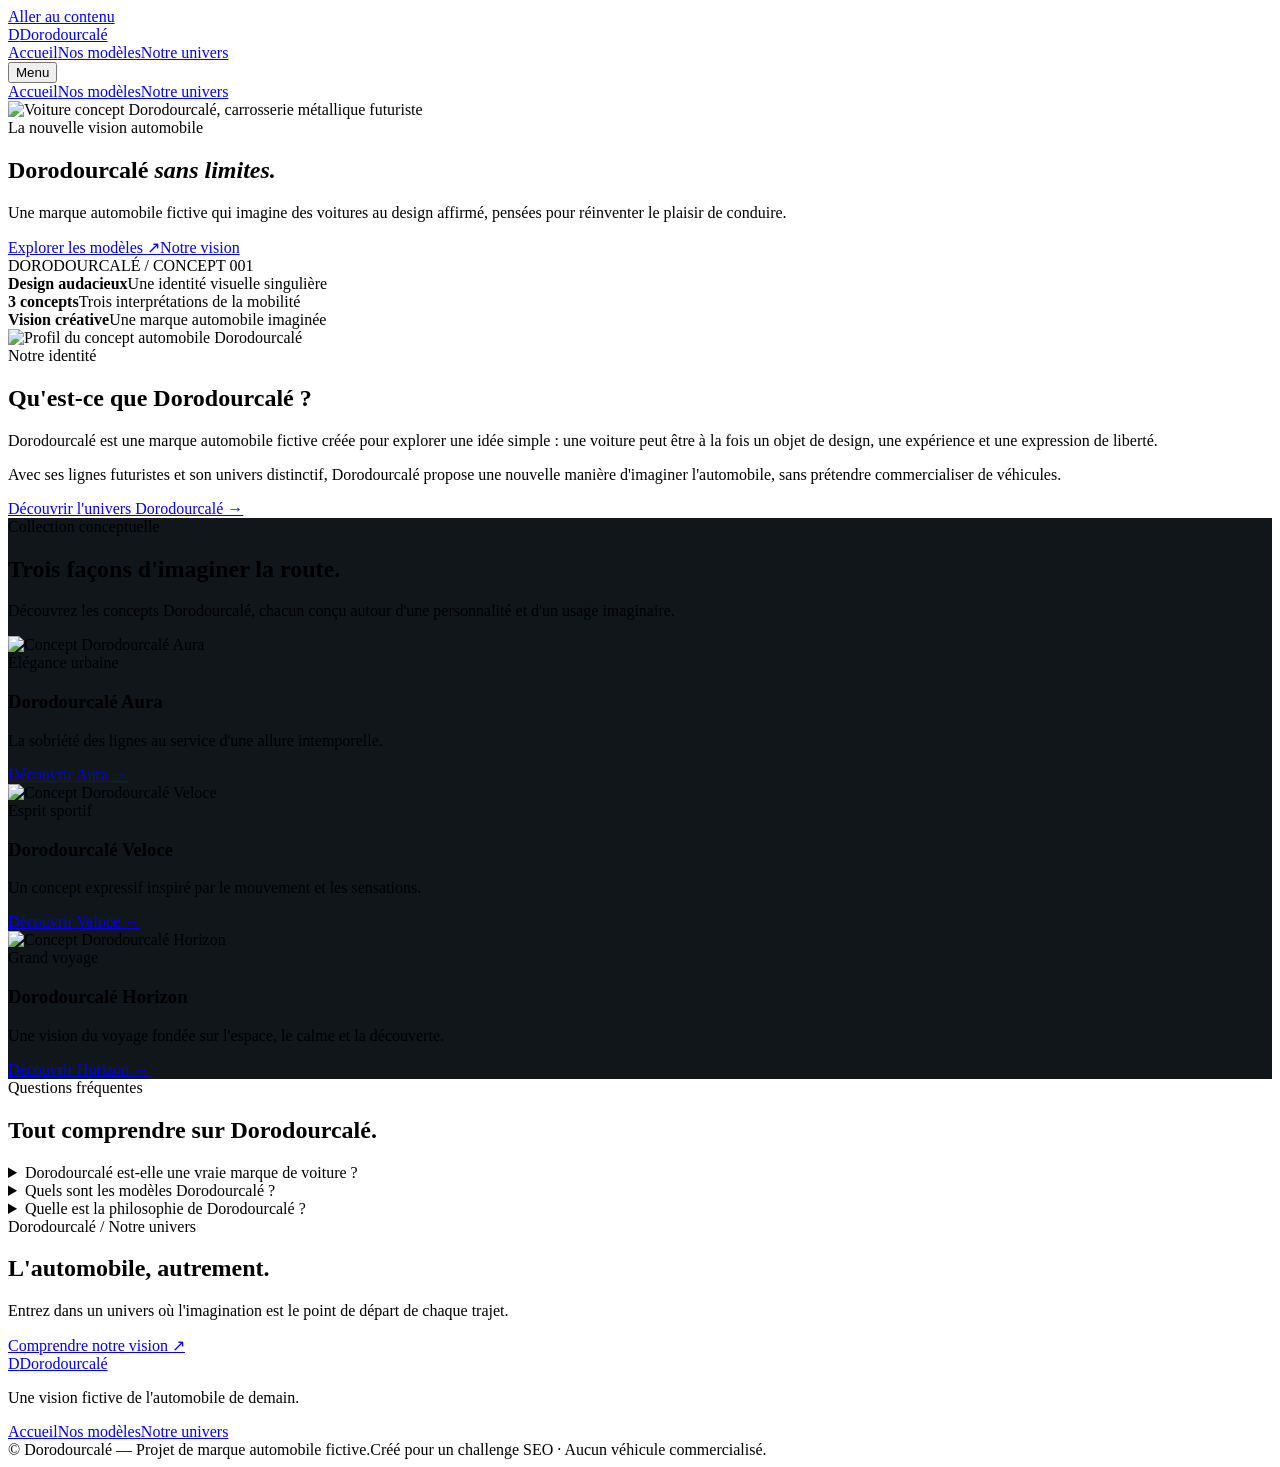
==== index.html @ 1ba8465c "Add files via upload" ====
<!doctype html>
<html lang="fr"><head><meta charset="utf-8"><meta name="viewport" content="width=device-width, initial-scale=1"><title>Dorodourcalé | Marque automobile fictive &amp; voitures concept</title><meta name="description" content="Découvrez Dorodourcalé, marque de voiture fictive : concepts Aura, Veloce et Horizon, design futuriste et univers automobile original."><meta name="robots" content="index,follow,max-image-preview:large"><meta name="theme-color" content="#0a0d11"><meta property="og:type" content="website"><meta property="og:locale" content="fr_FR"><meta property="og:site_name" content="Dorodourcalé"><meta property="og:title" content="Dorodourcalé | Marque automobile fictive &amp; voitures concept"><meta property="og:description" content="Découvrez Dorodourcalé, marque de voiture fictive : concepts Aura, Veloce et Horizon, design futuriste et univers automobile original."><meta property="og:image" content="assets/voiture.svg"><link rel="icon" href="assets/favicon.svg" type="image/svg+xml"><link rel="stylesheet" href="assets/style.css"><script type="application/ld+json">{ "@context":"https://schema.org", "@type":"Brand", "name":"Dorodourcalé", "description":"Dorodourcalé est une marque automobile fictive imaginée autour de concepts de véhicules et d’un univers de design." }</script><script src="assets/main.js" defer></script></head>
<body><a class="skip-link" href="#contenu">Aller au contenu</a><header class="site-header"><div class="container header-inner"><a href="index.html" class="brand" aria-label="Dorodourcalé, accueil"><span class="brand-mark" aria-hidden="true">D</span>Dorodourcalé</a><nav class="desktop-nav" aria-label="Navigation principale"><a href="index.html" aria-current="page">Accueil</a><a href="modeles.html">Nos modèles</a><a href="univers.html">Notre univers</a></nav><button class="menu-btn" type="button" aria-label="Ouvrir le menu" aria-controls="navigation-mobile" aria-expanded="false">Menu</button></div><nav class="mobile-nav" id="navigation-mobile" aria-label="Navigation mobile"><a href="index.html" aria-current="page">Accueil</a><a href="modeles.html">Nos modèles</a><a href="univers.html">Notre univers</a></nav></header>
<main id="contenu"><section class="hero"><img class="hero-vehicle" src="assets/voiture.svg" alt="Voiture concept Dorodourcalé, carrosserie métallique futuriste" width="1200" height="550" fetchpriority="high"><div class="container"><div class="hero-copy"><span class="eyebrow">La nouvelle vision automobile</span><h1>Dorodourcalé <em>sans limites.</em></h1><p>Une marque automobile fictive qui imagine des voitures au design affirmé, pensées pour réinventer le plaisir de conduire.</p><div class="hero-actions"><a class="btn" href="modeles.html">Explorer les modèles <span aria-hidden="true">↗</span></a><a class="btn btn-outline" href="univers.html">Notre vision</a></div></div></div><div class="hero-index">DORODOURCALÉ / CONCEPT 001</div></section>
<section class="stat-band"><div class="container stat-grid"><div class="stat-item"><strong>Design audacieux</strong><span>Une identité visuelle singulière</span></div><div class="stat-item"><strong>3 concepts</strong><span>Trois interprétations de la mobilité</span></div><div class="stat-item"><strong>Vision créative</strong><span>Une marque automobile imaginée</span></div></div></section>
<section class="section"><div class="container split"><div class="feature-art"><img src="assets/voiture.svg" alt="Profil du concept automobile Dorodourcalé" width="1200" height="550" loading="lazy"></div><div><span class="eyebrow">Notre identité</span><h2>Qu'est-ce que Dorodourcalé ?</h2><p class="text-muted">Dorodourcalé est une marque automobile fictive créée pour explorer une idée simple : une voiture peut être à la fois un objet de design, une expérience et une expression de liberté.</p><p class="text-muted">Avec ses lignes futuristes et son univers distinctif, Dorodourcalé propose une nouvelle manière d'imaginer l'automobile, sans prétendre commercialiser de véhicules.</p><a href="univers.html" class="text-link">Découvrir l'univers Dorodourcalé →</a></div></div></section>
<section class="section" style="background:#10161a"><div class="container"><div class="section-lead"><span class="eyebrow">Collection conceptuelle</span><h2>Trois façons d'imaginer la route.</h2><p>Découvrez les concepts Dorodourcalé, chacun conçu autour d'une personnalité et d'un usage imaginaire.</p></div><div class="cards"><article class="model-card"><div class="model-art"><img src="assets/voiture.svg" alt="Concept Dorodourcalé Aura" loading="lazy" width="1200" height="550"></div><div class="model-copy"><span class="tag">Élégance urbaine</span><h3>Dorodourcalé Aura</h3><p>La sobriété des lignes au service d'une allure intemporelle.</p><a class="text-link" href="modeles.html#aura">Découvrir Aura →</a></div></article><article class="model-card"><div class="model-art"><img src="assets/voiture.svg" alt="Concept Dorodourcalé Veloce" loading="lazy" width="1200" height="550"></div><div class="model-copy"><span class="tag">Esprit sportif</span><h3>Dorodourcalé Veloce</h3><p>Un concept expressif inspiré par le mouvement et les sensations.</p><a class="text-link" href="modeles.html#veloce">Découvrir Veloce →</a></div></article><article class="model-card"><div class="model-art"><img src="assets/voiture.svg" alt="Concept Dorodourcalé Horizon" loading="lazy" width="1200" height="550"></div><div class="model-copy"><span class="tag">Grand voyage</span><h3>Dorodourcalé Horizon</h3><p>Une vision du voyage fondée sur l'espace, le calme et la découverte.</p><a class="text-link" href="modeles.html#horizon">Découvrir Horizon →</a></div></article></div></div></section>
<section class="section"><div class="container"><div class="section-lead"><span class="eyebrow">Questions fréquentes</span><h2>Tout comprendre sur Dorodourcalé.</h2></div><div class="faq"><details><summary>Dorodourcalé est-elle une vraie marque de voiture ?</summary><p>Dorodourcalé est un projet créatif de marque automobile fictive. Les modèles présentés sont des concepts imaginaires, non disponibles à la vente.</p></details><details><summary>Quels sont les modèles Dorodourcalé ?</summary><p>L'univers Dorodourcalé se décline en trois concepts : Aura, Veloce et Horizon. Chaque modèle explore un style de mobilité différent.</p></details><details><summary>Quelle est la philosophie de Dorodourcalé ?</summary><p>Le projet met à l'honneur le design, la créativité et une réflexion libre sur l'expérience automobile du futur.</p></details></div></div></section>
<section class="cta-section"><div class="container"><span class="eyebrow">Dorodourcalé / Notre univers</span><h2>L'automobile, autrement.</h2><p>Entrez dans un univers où l'imagination est le point de départ de chaque trajet.</p><a href="univers.html" class="btn">Comprendre notre vision ↗</a></div></section></main><footer class="footer"><div class="container"><div class="footer-grid"><div><a href="index.html" class="brand"><span class="brand-mark" aria-hidden="true">D</span>Dorodourcalé</a><p>Une vision fictive de l'automobile de demain.</p></div><nav class="footer-links" aria-label="Navigation de pied de page"><a href="index.html" aria-current="page">Accueil</a><a href="modeles.html">Nos modèles</a><a href="univers.html">Notre univers</a></nav></div><div class="footer-bottom"><span>© Dorodourcalé — Projet de marque automobile fictive.</span><span>Créé pour un challenge SEO · Aucun véhicule commercialisé.</span></div></div></footer></body></html>
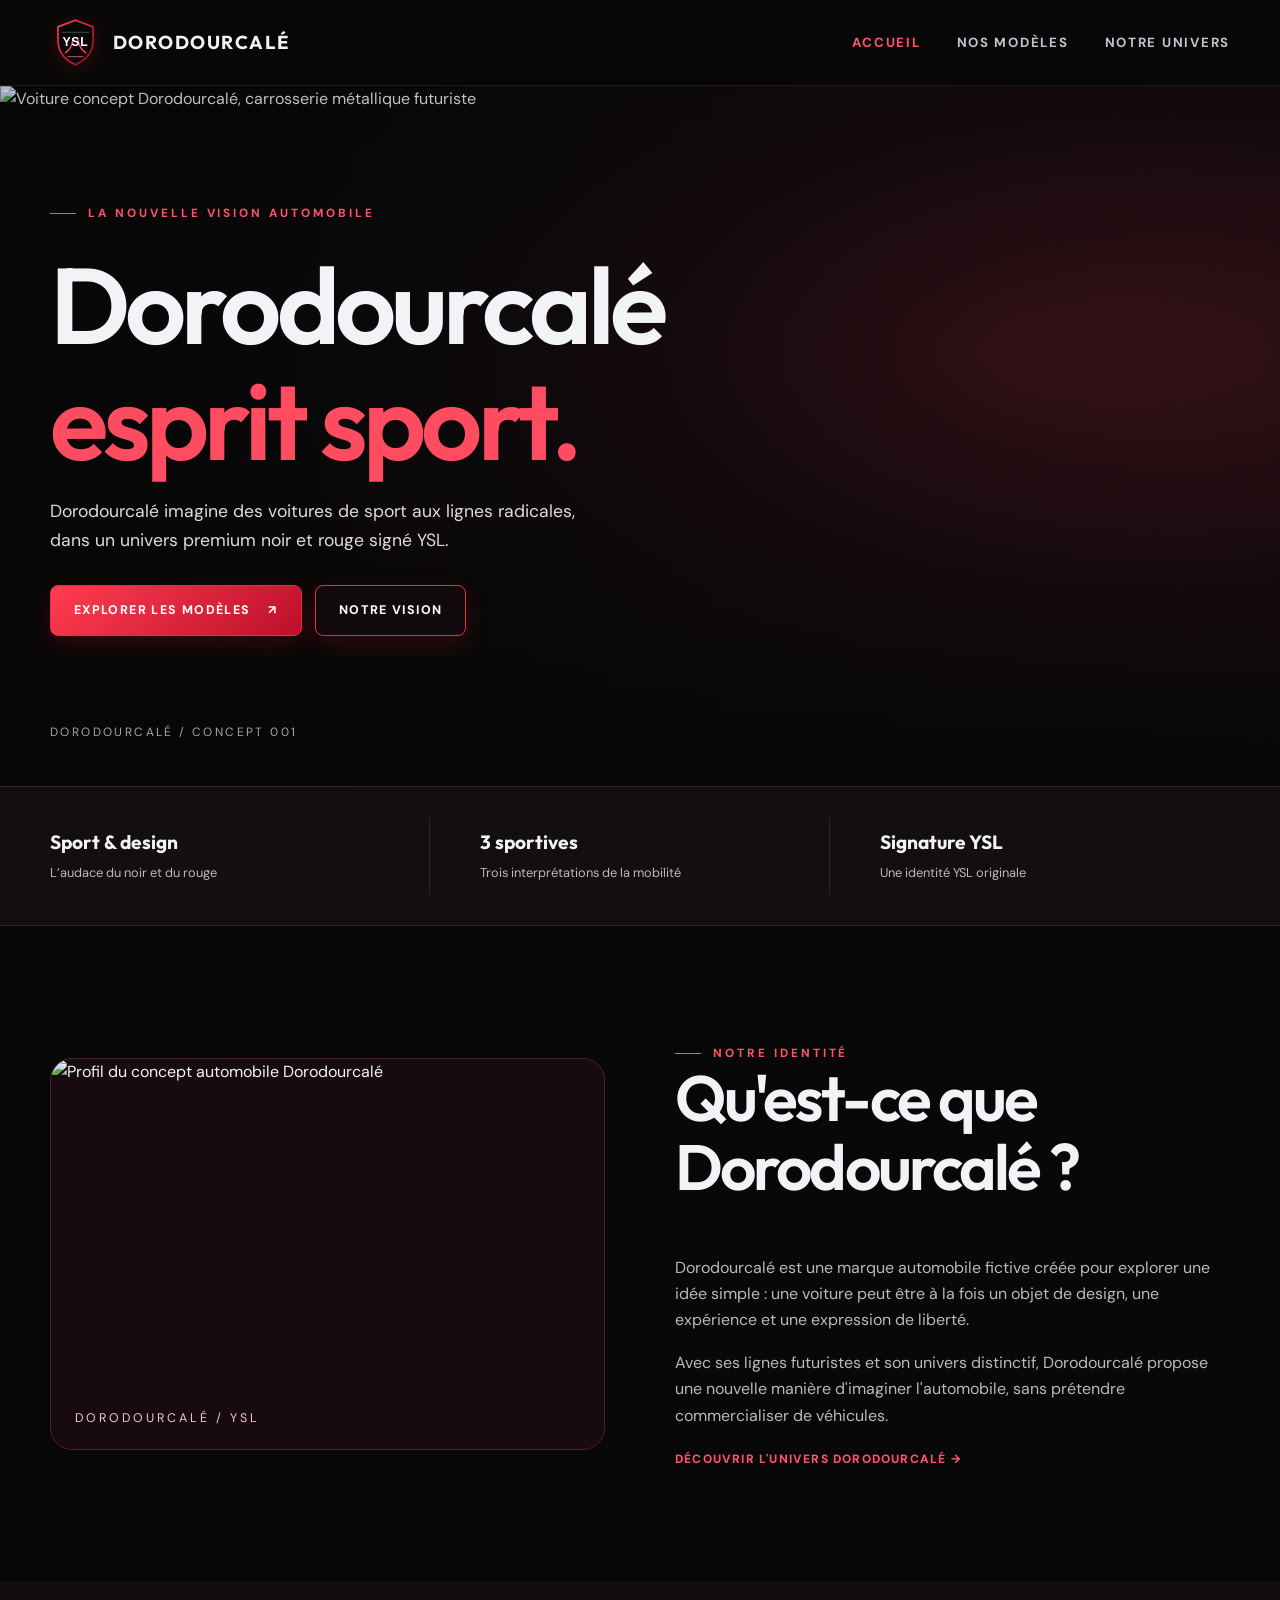
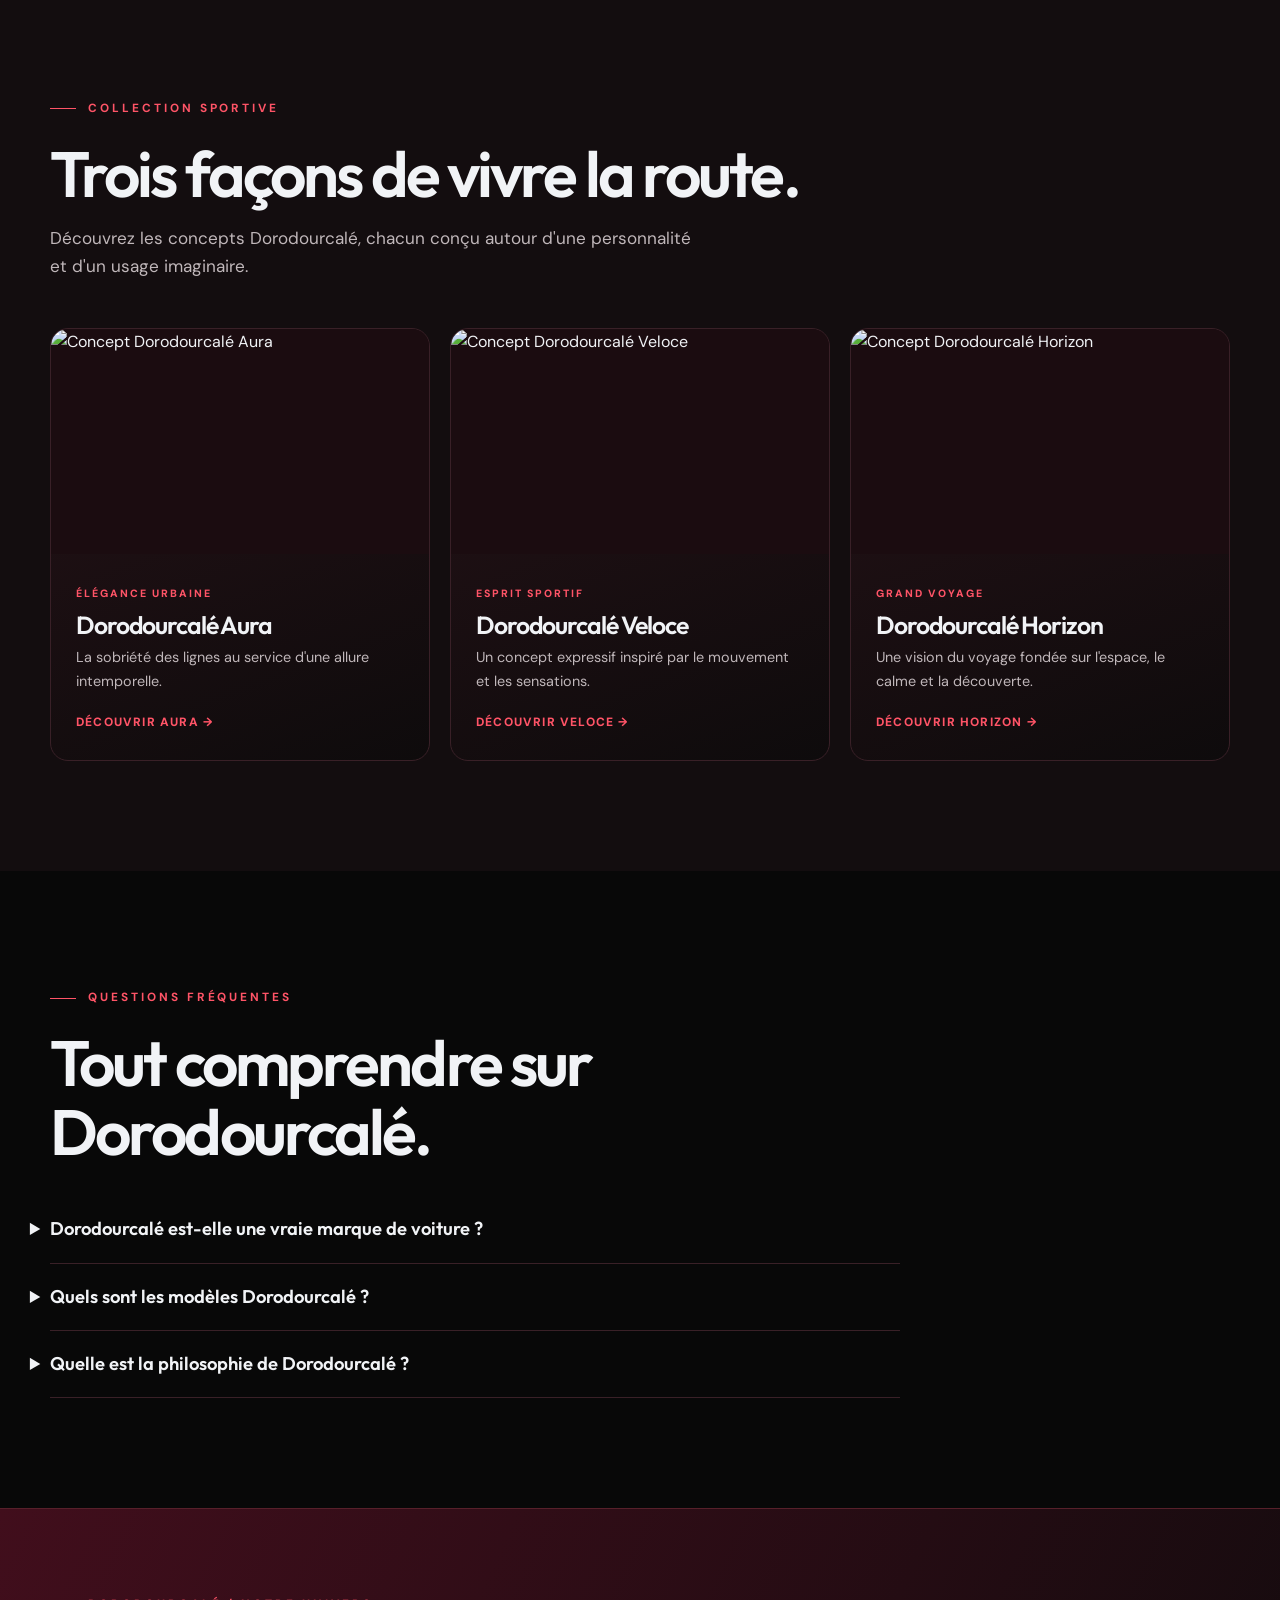
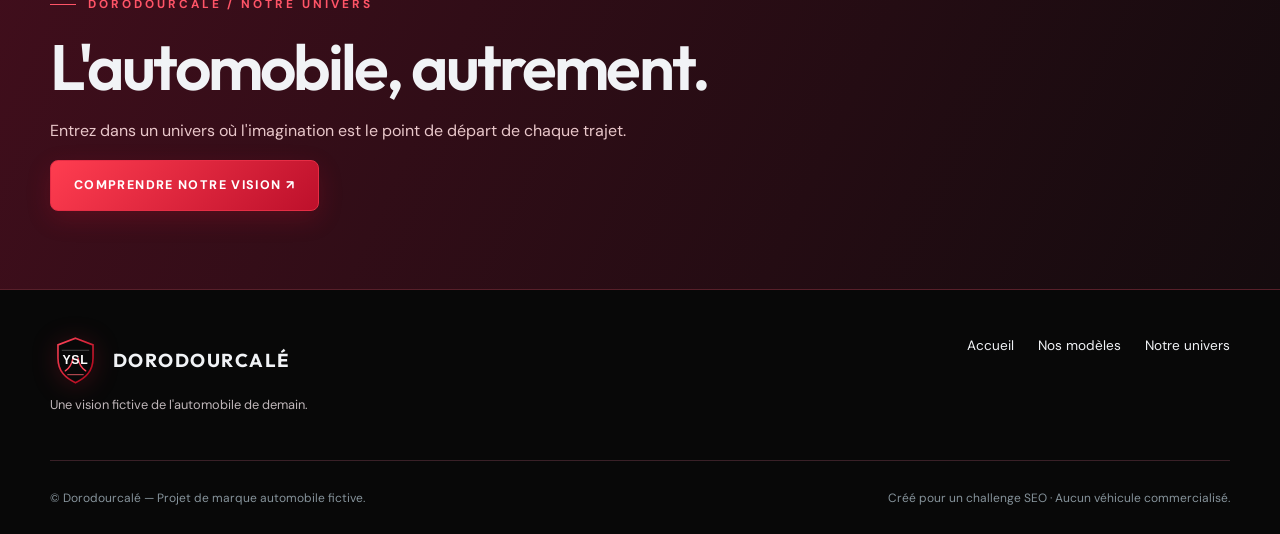
==== commit 66dd685c: "Add YSL logo and sports-car photography to index.html" ====
--- a/index.html
+++ b/index.html
@@ -1,9 +1,9 @@
 <!doctype html>
-<html lang="fr"><head><meta charset="utf-8"><meta name="viewport" content="width=device-width, initial-scale=1"><title>Dorodourcalé | Marque automobile fictive &amp; voitures concept</title><meta name="description" content="Découvrez Dorodourcalé, marque de voiture fictive : concepts Aura, Veloce et Horizon, design futuriste et univers automobile original."><meta name="robots" content="index,follow,max-image-preview:large"><meta name="theme-color" content="#0a0d11"><meta property="og:type" content="website"><meta property="og:locale" content="fr_FR"><meta property="og:site_name" content="Dorodourcalé"><meta property="og:title" content="Dorodourcalé | Marque automobile fictive &amp; voitures concept"><meta property="og:description" content="Découvrez Dorodourcalé, marque de voiture fictive : concepts Aura, Veloce et Horizon, design futuriste et univers automobile original."><meta property="og:image" content="assets/voiture.svg"><link rel="icon" href="assets/favicon.svg" type="image/svg+xml"><link rel="stylesheet" href="assets/style.css"><script type="application/ld+json">{ "@context":"https://schema.org", "@type":"Brand", "name":"Dorodourcalé", "description":"Dorodourcalé est une marque automobile fictive imaginée autour de concepts de véhicules et d’un univers de design." }</script><script src="assets/main.js" defer></script></head>
-<body><a class="skip-link" href="#contenu">Aller au contenu</a><header class="site-header"><div class="container header-inner"><a href="index.html" class="brand" aria-label="Dorodourcalé, accueil"><span class="brand-mark" aria-hidden="true">D</span>Dorodourcalé</a><nav class="desktop-nav" aria-label="Navigation principale"><a href="index.html" aria-current="page">Accueil</a><a href="modeles.html">Nos modèles</a><a href="univers.html">Notre univers</a></nav><button class="menu-btn" type="button" aria-label="Ouvrir le menu" aria-controls="navigation-mobile" aria-expanded="false">Menu</button></div><nav class="mobile-nav" id="navigation-mobile" aria-label="Navigation mobile"><a href="index.html" aria-current="page">Accueil</a><a href="modeles.html">Nos modèles</a><a href="univers.html">Notre univers</a></nav></header>
-<main id="contenu"><section class="hero"><img class="hero-vehicle" src="assets/voiture.svg" alt="Voiture concept Dorodourcalé, carrosserie métallique futuriste" width="1200" height="550" fetchpriority="high"><div class="container"><div class="hero-copy"><span class="eyebrow">La nouvelle vision automobile</span><h1>Dorodourcalé <em>sans limites.</em></h1><p>Une marque automobile fictive qui imagine des voitures au design affirmé, pensées pour réinventer le plaisir de conduire.</p><div class="hero-actions"><a class="btn" href="modeles.html">Explorer les modèles <span aria-hidden="true">↗</span></a><a class="btn btn-outline" href="univers.html">Notre vision</a></div></div></div><div class="hero-index">DORODOURCALÉ / CONCEPT 001</div></section>
-<section class="stat-band"><div class="container stat-grid"><div class="stat-item"><strong>Design audacieux</strong><span>Une identité visuelle singulière</span></div><div class="stat-item"><strong>3 concepts</strong><span>Trois interprétations de la mobilité</span></div><div class="stat-item"><strong>Vision créative</strong><span>Une marque automobile imaginée</span></div></div></section>
-<section class="section"><div class="container split"><div class="feature-art"><img src="assets/voiture.svg" alt="Profil du concept automobile Dorodourcalé" width="1200" height="550" loading="lazy"></div><div><span class="eyebrow">Notre identité</span><h2>Qu'est-ce que Dorodourcalé ?</h2><p class="text-muted">Dorodourcalé est une marque automobile fictive créée pour explorer une idée simple : une voiture peut être à la fois un objet de design, une expérience et une expression de liberté.</p><p class="text-muted">Avec ses lignes futuristes et son univers distinctif, Dorodourcalé propose une nouvelle manière d'imaginer l'automobile, sans prétendre commercialiser de véhicules.</p><a href="univers.html" class="text-link">Découvrir l'univers Dorodourcalé →</a></div></div></section>
-<section class="section" style="background:#10161a"><div class="container"><div class="section-lead"><span class="eyebrow">Collection conceptuelle</span><h2>Trois façons d'imaginer la route.</h2><p>Découvrez les concepts Dorodourcalé, chacun conçu autour d'une personnalité et d'un usage imaginaire.</p></div><div class="cards"><article class="model-card"><div class="model-art"><img src="assets/voiture.svg" alt="Concept Dorodourcalé Aura" loading="lazy" width="1200" height="550"></div><div class="model-copy"><span class="tag">Élégance urbaine</span><h3>Dorodourcalé Aura</h3><p>La sobriété des lignes au service d'une allure intemporelle.</p><a class="text-link" href="modeles.html#aura">Découvrir Aura →</a></div></article><article class="model-card"><div class="model-art"><img src="assets/voiture.svg" alt="Concept Dorodourcalé Veloce" loading="lazy" width="1200" height="550"></div><div class="model-copy"><span class="tag">Esprit sportif</span><h3>Dorodourcalé Veloce</h3><p>Un concept expressif inspiré par le mouvement et les sensations.</p><a class="text-link" href="modeles.html#veloce">Découvrir Veloce →</a></div></article><article class="model-card"><div class="model-art"><img src="assets/voiture.svg" alt="Concept Dorodourcalé Horizon" loading="lazy" width="1200" height="550"></div><div class="model-copy"><span class="tag">Grand voyage</span><h3>Dorodourcalé Horizon</h3><p>Une vision du voyage fondée sur l'espace, le calme et la découverte.</p><a class="text-link" href="modeles.html#horizon">Découvrir Horizon →</a></div></article></div></div></section>
+<html lang="fr"><head><meta charset="utf-8"><meta name="viewport" content="width=device-width, initial-scale=1"><title>Dorodourcalé | Marque automobile fictive &amp; voitures concept</title><meta name="description" content="Découvrez Dorodourcalé, marque de voiture fictive : concepts Aura, Veloce et Horizon, design futuriste et univers automobile original."><meta name="robots" content="index,follow,max-image-preview:large"><meta name="theme-color" content="#080808"><meta property="og:type" content="website"><meta property="og:locale" content="fr_FR"><meta property="og:site_name" content="Dorodourcalé"><meta property="og:title" content="Dorodourcalé | Marque automobile fictive &amp; voitures concept"><meta property="og:description" content="Découvrez Dorodourcalé, marque de voiture fictive : concepts Aura, Veloce et Horizon, design futuriste et univers automobile original."><meta property="og:image" content="assets/ysl-logo.svg"><link rel="icon" href="assets/ysl-logo.svg" type="image/svg+xml"><link rel="stylesheet" href="assets/style.css"><script type="application/ld+json">{ "@context":"https://schema.org", "@type":"Brand", "name":"Dorodourcalé", "description":"Dorodourcalé est une marque automobile fictive imaginée autour de concepts de véhicules et d’un univers de design." }</script><script src="assets/main.js" defer></script></head>
+<body><a class="skip-link" href="#contenu">Aller au contenu</a><header class="site-header"><div class="container header-inner"><a href="index.html" class="brand" aria-label="Dorodourcalé, accueil"><img class="brand-logo" src="assets/ysl-logo.svg" alt="Emblème automobile YSL">Dorodourcalé</a><nav class="desktop-nav" aria-label="Navigation principale"><a href="index.html" aria-current="page">Accueil</a><a href="modeles.html">Nos modèles</a><a href="univers.html">Notre univers</a></nav><button class="menu-btn" type="button" aria-label="Ouvrir le menu" aria-controls="navigation-mobile" aria-expanded="false">Menu</button></div><nav class="mobile-nav" id="navigation-mobile" aria-label="Navigation mobile"><a href="index.html" aria-current="page">Accueil</a><a href="modeles.html">Nos modèles</a><a href="univers.html">Notre univers</a></nav></header>
+<main id="contenu"><section class="hero"><img class="hero-vehicle" src="https://images.pexels.com/photos/210019/pexels-photo-210019.jpeg?auto=compress&cs=tinysrgb&w=1600" alt="Voiture concept Dorodourcalé, carrosserie métallique futuriste" width="1600" height="1067" fetchpriority="high"><div class="container"><div class="hero-copy"><span class="eyebrow">La nouvelle vision automobile</span><h1>Dorodourcalé <em>esprit sport.</em></h1><p>Dorodourcalé imagine des voitures de sport aux lignes radicales, dans un univers premium noir et rouge signé YSL.</p><div class="hero-actions"><a class="btn" href="modeles.html">Explorer les modèles <span aria-hidden="true">↗</span></a><a class="btn btn-outline" href="univers.html">Notre vision</a></div></div></div><div class="hero-index">DORODOURCALÉ / CONCEPT 001</div></section>
+<section class="stat-band"><div class="container stat-grid"><div class="stat-item"><strong>Sport & design</strong><span>L’audace du noir et du rouge</span></div><div class="stat-item"><strong>3 sportives</strong><span>Trois interprétations de la mobilité</span></div><div class="stat-item"><strong>Signature YSL</strong><span>Une identité YSL originale</span></div></div></section>
+<section class="section"><div class="container split"><div class="feature-art"><img src="https://images.pexels.com/photos/3802510/pexels-photo-3802510.jpeg?auto=compress&cs=tinysrgb&w=1600" alt="Profil du concept automobile Dorodourcalé" width="1600" height="1067" loading="lazy"></div><div><span class="eyebrow">Notre identité</span><h2>Qu'est-ce que Dorodourcalé ?</h2><p class="text-muted">Dorodourcalé est une marque automobile fictive créée pour explorer une idée simple : une voiture peut être à la fois un objet de design, une expérience et une expression de liberté.</p><p class="text-muted">Avec ses lignes futuristes et son univers distinctif, Dorodourcalé propose une nouvelle manière d'imaginer l'automobile, sans prétendre commercialiser de véhicules.</p><a href="univers.html" class="text-link">Découvrir l'univers Dorodourcalé →</a></div></div></section>
+<section class="section" style="background:#130d0f"><div class="container"><div class="section-lead"><span class="eyebrow">Collection sportive</span><h2>Trois façons de vivre la route.</h2><p>Découvrez les concepts Dorodourcalé, chacun conçu autour d'une personnalité et d'un usage imaginaire.</p></div><div class="cards"><article class="model-card"><div class="model-art"><img src="https://images.pexels.com/photos/193991/pexels-photo-193991.jpeg?auto=compress&cs=tinysrgb&w=1600" alt="Concept Dorodourcalé Aura" loading="lazy" width="1600" height="1067"></div><div class="model-copy"><span class="tag">Élégance urbaine</span><h3>Dorodourcalé Aura</h3><p>La sobriété des lignes au service d'une allure intemporelle.</p><a class="text-link" href="modeles.html#aura">Découvrir Aura →</a></div></article><article class="model-card"><div class="model-art"><img src="https://images.pexels.com/photos/120049/pexels-photo-120049.jpeg?auto=compress&cs=tinysrgb&w=1600" alt="Concept Dorodourcalé Veloce" loading="lazy" width="1600" height="1067"></div><div class="model-copy"><span class="tag">Esprit sportif</span><h3>Dorodourcalé Veloce</h3><p>Un concept expressif inspiré par le mouvement et les sensations.</p><a class="text-link" href="modeles.html#veloce">Découvrir Veloce →</a></div></article><article class="model-card"><div class="model-art"><img src="https://images.pexels.com/photos/337909/pexels-photo-337909.jpeg?auto=compress&cs=tinysrgb&w=1600" alt="Concept Dorodourcalé Horizon" loading="lazy" width="1600" height="1067"></div><div class="model-copy"><span class="tag">Grand voyage</span><h3>Dorodourcalé Horizon</h3><p>Une vision du voyage fondée sur l'espace, le calme et la découverte.</p><a class="text-link" href="modeles.html#horizon">Découvrir Horizon →</a></div></article></div></div></section>
 <section class="section"><div class="container"><div class="section-lead"><span class="eyebrow">Questions fréquentes</span><h2>Tout comprendre sur Dorodourcalé.</h2></div><div class="faq"><details><summary>Dorodourcalé est-elle une vraie marque de voiture ?</summary><p>Dorodourcalé est un projet créatif de marque automobile fictive. Les modèles présentés sont des concepts imaginaires, non disponibles à la vente.</p></details><details><summary>Quels sont les modèles Dorodourcalé ?</summary><p>L'univers Dorodourcalé se décline en trois concepts : Aura, Veloce et Horizon. Chaque modèle explore un style de mobilité différent.</p></details><details><summary>Quelle est la philosophie de Dorodourcalé ?</summary><p>Le projet met à l'honneur le design, la créativité et une réflexion libre sur l'expérience automobile du futur.</p></details></div></div></section>
-<section class="cta-section"><div class="container"><span class="eyebrow">Dorodourcalé / Notre univers</span><h2>L'automobile, autrement.</h2><p>Entrez dans un univers où l'imagination est le point de départ de chaque trajet.</p><a href="univers.html" class="btn">Comprendre notre vision ↗</a></div></section></main><footer class="footer"><div class="container"><div class="footer-grid"><div><a href="index.html" class="brand"><span class="brand-mark" aria-hidden="true">D</span>Dorodourcalé</a><p>Une vision fictive de l'automobile de demain.</p></div><nav class="footer-links" aria-label="Navigation de pied de page"><a href="index.html" aria-current="page">Accueil</a><a href="modeles.html">Nos modèles</a><a href="univers.html">Notre univers</a></nav></div><div class="footer-bottom"><span>© Dorodourcalé — Projet de marque automobile fictive.</span><span>Créé pour un challenge SEO · Aucun véhicule commercialisé.</span></div></div></footer></body></html>+<section class="cta-section"><div class="container"><span class="eyebrow">Dorodourcalé / Notre univers</span><h2>L'automobile, autrement.</h2><p>Entrez dans un univers où l'imagination est le point de départ de chaque trajet.</p><a href="univers.html" class="btn">Comprendre notre vision ↗</a></div></section></main><footer class="footer"><div class="container"><div class="footer-grid"><div><a href="index.html" class="brand"><img class="brand-logo" src="assets/ysl-logo.svg" alt="Emblème automobile YSL">Dorodourcalé</a><p>Une vision fictive de l'automobile de demain.</p></div><nav class="footer-links" aria-label="Navigation de pied de page"><a href="index.html" aria-current="page">Accueil</a><a href="modeles.html">Nos modèles</a><a href="univers.html">Notre univers</a></nav></div><div class="footer-bottom"><span>© Dorodourcalé — Projet de marque automobile fictive.</span><span>Créé pour un challenge SEO · Aucun véhicule commercialisé.</span></div></div></footer></body></html>
--- a/assets/style.css
+++ b/assets/style.css
@@ -0,0 +1,40 @@
+@import url('https://fonts.googleapis.com/css2?family=DM+Sans:wght@400;500;600;700&family=Outfit:wght@400;500;600;700;800&display=swap');
+:root{--bg:#090909;--surface:#141111;--panel:#1e1718;--text:#f1f3f6;--muted:#a4afb8;--line:#372226;--cyan:#f03b4d;--max:1180px}
+*{box-sizing:border-box}html{scroll-behavior:smooth}body{margin:0;background:var(--bg);color:var(--text);font-family:'DM Sans',Arial,sans-serif;line-height:1.65}a{color:inherit;text-decoration:none}img{max-width:100%;display:block}button{font:inherit}h1,h2,h3,p{margin-top:0}h1,h2,h3{font-family:Outfit,Arial,sans-serif;line-height:1.08;letter-spacing:-.045em}h1{font-size:clamp(3.5rem,8.4vw,8rem);font-weight:600}h2{font-size:clamp(2.4rem,5vw,4.8rem);font-weight:600}h3{font-size:1.55rem;font-weight:600}.container{width:min(var(--max),calc(100% - 48px));margin-inline:auto}
+.site-header{position:relative;z-index:40;border-bottom:1px solid #ffffff17;background:#090909ed}.header-inner{min-height:85px;display:flex;align-items:center;justify-content:space-between;gap:24px}.brand{display:inline-flex;align-items:center;gap:11px;font-family:Outfit,sans-serif;font-size:1.35rem;font-weight:700;letter-spacing:.07em;text-transform:uppercase}.brand-mark{width:29px;height:29px;border:2px solid var(--cyan);border-radius:50%;display:grid;place-items:center;color:var(--cyan);font-size:17px;line-height:1;transform:rotate(-25deg)}.desktop-nav{display:flex;gap:36px;align-items:center}.desktop-nav a,.mobile-nav a{font-size:.83rem;text-transform:uppercase;letter-spacing:.13em;color:#bec6cc;font-weight:700}.desktop-nav a:hover,.desktop-nav a[aria-current=page],.mobile-nav a[aria-current=page]{color:var(--cyan)}.menu-btn{display:none;border:1px solid var(--line);border-radius:8px;background:transparent;color:#fff;padding:9px 13px;cursor:pointer}.mobile-nav{display:none}
+.eyebrow{display:inline-flex;align-items:center;gap:12px;font-size:.74rem;letter-spacing:.25em;font-weight:700;text-transform:uppercase;color:var(--cyan)}.eyebrow:before{content:'';width:26px;height:1px;background:currentColor}
+.hero{min-height:710px;position:relative;overflow:hidden;display:flex;align-items:center;padding:90px 0 130px;background:radial-gradient(ellipse at 71% 46%,#4c111a 0%,#190c10 31%,#090909 72%)}.hero:after{content:'';position:absolute;inset:auto 0 0;height:170px;background:linear-gradient(transparent,var(--bg))}.hero .container{position:relative;z-index:2}.hero-copy{max-width:710px}.hero-copy h1{margin:22px 0 19px}.hero-copy h1 em{display:block;font-style:normal;color:var(--cyan)}.hero-copy p{color:#c4cdd1;max-width:550px;font-size:1.1rem}.hero-vehicle{position:absolute;right:-15%;top:23%;width:min(93%,1160px);max-width:none;opacity:.96;filter:drop-shadow(0 35px 20px #0008);z-index:1;pointer-events:none}
+.btn{display:inline-flex;align-items:center;justify-content:center;gap:18px;padding:14px 23px;border-radius:3px;background:var(--cyan);color:#ffffff;font-weight:800;font-size:.78rem;letter-spacing:.11em;text-transform:uppercase;border:1px solid var(--cyan);transition:transform .2s,background .2s;cursor:pointer}.btn:hover{transform:translateY(-2px);background:#e2fff6}.btn-outline{background:transparent;border-color:#79898b;color:white}.btn-outline:hover{background:#ffffff19}.hero-actions{display:flex;gap:13px;flex-wrap:wrap;margin-top:30px}.hero-index{position:absolute;bottom:43px;left:max(24px,calc((100% - var(--max))/2));z-index:3;color:#9aa7ac;font-size:.75rem;letter-spacing:.2em}
+.section{padding:110px 0}.section-tight{padding:72px 0}.section-lead{max-width:760px}.section-lead p{font-size:1.07rem;color:var(--muted);max-width:650px}.section-lead h2{margin:20px 0 16px}.split{display:grid;grid-template-columns:1fr 1fr;gap:70px;align-items:center}.feature-art{min-height:390px;border:1px solid #4e2028;background:radial-gradient(circle at 50% 40%,#3e1821,#170c10 70%);display:flex;align-items:center;justify-content:center;overflow:hidden;position:relative}.feature-art img{width:130%;max-width:none}.feature-art:after{position:absolute;content:'D / 01';bottom:20px;left:24px;color:#e2a9b0;font-size:.78rem;letter-spacing:.24em}.text-muted{color:var(--muted)}.stat-band{border-block:1px solid var(--line);background:#130e0f}.stat-grid{display:grid;grid-template-columns:repeat(3,1fr);gap:20px;padding-block:30px}.stat-item{padding:10px 30px;border-right:1px solid var(--line)}.stat-item:first-child{padding-left:0}.stat-item:last-child{border:0}.stat-item strong{display:block;font-size:1.2rem;font-family:Outfit,sans-serif}.stat-item span{color:var(--muted);font-size:.8rem}
+.cards{display:grid;grid-template-columns:repeat(3,1fr);gap:20px;margin-top:48px}.model-card{border:1px solid var(--line);background:linear-gradient(155deg,#231416,#151011);overflow:hidden;transition:transform .25s,border-color .25s}.model-card:hover{transform:translateY(-5px);border-color:#b71b32}.model-art{height:210px;display:grid;place-items:center;overflow:hidden;background:radial-gradient(ellipse at 50% 65%,#34464a 0%,transparent 70%)}.model-art img{max-width:none;width:120%;filter:drop-shadow(0 14px 8px #0008)}.model-card:nth-child(2) .model-art img{filter:hue-rotate(160deg) saturate(.75) drop-shadow(0 14px 8px #0008)}.model-card:nth-child(3) .model-art img{filter:hue-rotate(235deg) saturate(.6) drop-shadow(0 14px 8px #0008)}.model-copy{padding:25px}.model-copy h3{margin:6px 0 8px}.model-copy p{color:var(--muted);font-size:.9rem}.tag{color:var(--cyan);text-transform:uppercase;letter-spacing:.19em;font-size:.66rem;font-weight:800}.text-link{font-size:.75rem;letter-spacing:.1em;text-transform:uppercase;color:var(--cyan);font-weight:800}
+.cta-section{background:linear-gradient(100deg,#42121d,#190b0e);border-block:1px solid #57202a;padding:78px 0}.cta-section h2{margin:17px 0}.cta-section p{max-width:620px;color:#e9c7ca}.footer{padding:45px 0 25px}.footer-grid{display:flex;justify-content:space-between;gap:30px;align-items:start}.footer p,.footer small{color:var(--muted);font-size:.8rem}.footer-links{display:flex;gap:24px;flex-wrap:wrap;font-size:.85rem}.footer-bottom{padding-top:28px;margin-top:32px;border-top:1px solid var(--line);display:flex;justify-content:space-between;gap:20px;color:#86939b;font-size:.75rem}
+.inner-hero{padding:100px 0 70px;background:radial-gradient(circle at 90% 0%,#48101d,transparent 51%);border-bottom:1px solid var(--line)}.inner-hero h1{font-size:clamp(3.2rem,7vw,6rem);margin:18px 0}.inner-hero p{font-size:1.12rem;max-width:740px;color:var(--muted)}.detail-model{display:grid;grid-template-columns:1.1fr .9fr;gap:60px;align-items:center;padding:50px 0;border-bottom:1px solid var(--line)}.detail-model:nth-child(even) .model-image{order:2}.model-image{min-height:330px;background:radial-gradient(ellipse at center,#42111c,#160a0d 70%);display:flex;align-items:center;justify-content:center;overflow:hidden}.model-image img{width:115%;max-width:none}.detail-model:nth-child(2) .model-image img{filter:hue-rotate(160deg) saturate(.75)}.detail-model:nth-child(3) .model-image img{filter:hue-rotate(235deg) saturate(.6)}.detail-copy h2{margin:15px 0}.detail-copy p{color:var(--muted)}.details{display:flex;gap:15px;flex-wrap:wrap;margin-top:22px}.pill{border:1px solid #7b2733;padding:7px 13px;border-radius:20px;color:#ffe0e4;font-size:.76rem}.prose{max-width:780px}.prose p{color:var(--muted);font-size:1.07rem}.prose h2{margin:52px 0 17px}.principles{display:grid;grid-template-columns:repeat(3,1fr);gap:20px;margin:45px 0}.principle{background:var(--surface);padding:32px;border:1px solid var(--line)}.principle .num{font-size:.75rem;letter-spacing:.2em;color:var(--cyan)}.principle h3{margin:16px 0}.principle p{font-size:.9rem;color:var(--muted)}.faq{max-width:850px;margin-top:30px}.faq details{border-bottom:1px solid var(--line);padding:18px 0}.faq summary{font-family:Outfit,sans-serif;font-size:1.15rem;font-weight:600;cursor:pointer;list-style-position:outside}.faq p{color:var(--muted);margin:12px 0 5px}.skip-link{position:absolute;top:-90px;left:10px;background:white;color:black;padding:8px;z-index:100}.skip-link:focus{top:10px}:focus-visible{outline:2px solid var(--cyan);outline-offset:3px}
+@media(max-width:1000px){.hero-vehicle{right:-35%;top:29%;width:120%;opacity:.5}.hero-copy{position:relative;z-index:4}.split{gap:30px}}
+@media(max-width:700px){.container{width:min(var(--max),calc(100% - 36px))}.header-inner{min-height:70px}.brand{font-size:1.06rem}.desktop-nav{display:none}.menu-btn{display:block}.mobile-nav.open{display:flex;flex-direction:column;gap:20px;padding:20px 24px 25px;border-top:1px solid var(--line)}.hero{min-height:660px;padding:90px 0}.hero-vehicle{width:165%;right:-69%;top:38%;opacity:.43}.hero h1{font-size:clamp(3.2rem,13vw,5rem)}.section{padding:76px 0}.split,.cards,.principles,.detail-model{grid-template-columns:1fr}.feature-art{min-height:265px}.model-art{height:230px}.stat-grid{grid-template-columns:1fr;gap:0}.stat-item{padding:16px 0;border-right:0;border-bottom:1px solid var(--line)}.stat-item:last-child{border:0}.detail-model{gap:25px}.detail-model:nth-child(even) .model-image{order:0}.model-image{min-height:235px}.footer-grid,.footer-bottom{flex-direction:column}.inner-hero{padding:70px 0 40px}.hero-index{bottom:25px}}
+/* Dorodourcalé YSL — noir et rouge, photos de sport */
+:root{--cyan:#f03b4d;--bg:#080808;--line:#392027;--muted:#c0b7ba}
+.site-header{background:#080808ed;backdrop-filter:blur(12px)}
+.brand{gap:12px;font-size:1.17rem;letter-spacing:.08em}
+.brand-logo{width:51px;height:51px;object-fit:contain;filter:drop-shadow(0 3px 12px #8d142755)}
+.hero{background:radial-gradient(ellipse at 80% 38%,#4c1420 0%,#170b0e 42%,#080808 82%);min-height:700px}
+.hero:before{content:'';position:absolute;inset:0;background:linear-gradient(90deg,#070707f2 0%,#080808bb 43%,#08080836 100%);z-index:1}
+.hero .container{z-index:3}
+.hero-vehicle{right:0;top:0;width:100%;height:100%;object-fit:cover;opacity:.78;filter:none;border-radius:0}
+.hero-copy h1 em{color:#ff4c60}
+.hero-copy p{color:#e3d9dc}
+.btn{background:linear-gradient(135deg,#ff3d50,#bd102b);color:#fff;border-color:#e52d45;border-radius:8px;box-shadow:0 8px 25px #d1102b33}
+.btn:hover{background:#ff5062;box-shadow:0 10px 30px #d1102b55}
+.btn-outline{background:#160b0eaa}
+.feature-art{border-radius:22px;background:#180b10}
+.feature-art img{width:100%;height:390px;object-fit:cover}
+.feature-art:after{color:#f5c5ce;content:'DORODOURCALÉ / YSL'}
+.model-card{border-radius:18px;background:linear-gradient(160deg,#261217,#0e0b0c)}
+.model-art{height:225px;background:#1b0c10}
+.model-art img,.model-card:nth-child(2) .model-art img,.model-card:nth-child(3) .model-art img{width:100%;height:225px;max-width:100%;object-fit:cover;filter:none}
+.model-image{border-radius:22px;background:#130b0e}
+.model-image img,.detail-model:nth-child(2) .model-image img,.detail-model:nth-child(3) .model-image img{width:100%;height:340px;max-width:100%;object-fit:cover;filter:none}
+.tag,.text-link,.eyebrow,.desktop-nav a[aria-current=page]{color:#ff5467}
+.pill{background:#39121d;color:#ffe1e5}
+.cta-section{background:linear-gradient(115deg,#410e1c,#140b0e)}
+@media(max-width:1000px){.hero-vehicle{right:0;top:0;width:100%;opacity:.6}}
+@media(max-width:700px){.brand-logo{width:42px;height:42px}.brand{font-size:1rem}.hero-vehicle{right:0;top:0;width:100%;opacity:.46}.hero{min-height:650px}.feature-art img{height:280px}.model-image img{height:260px}}
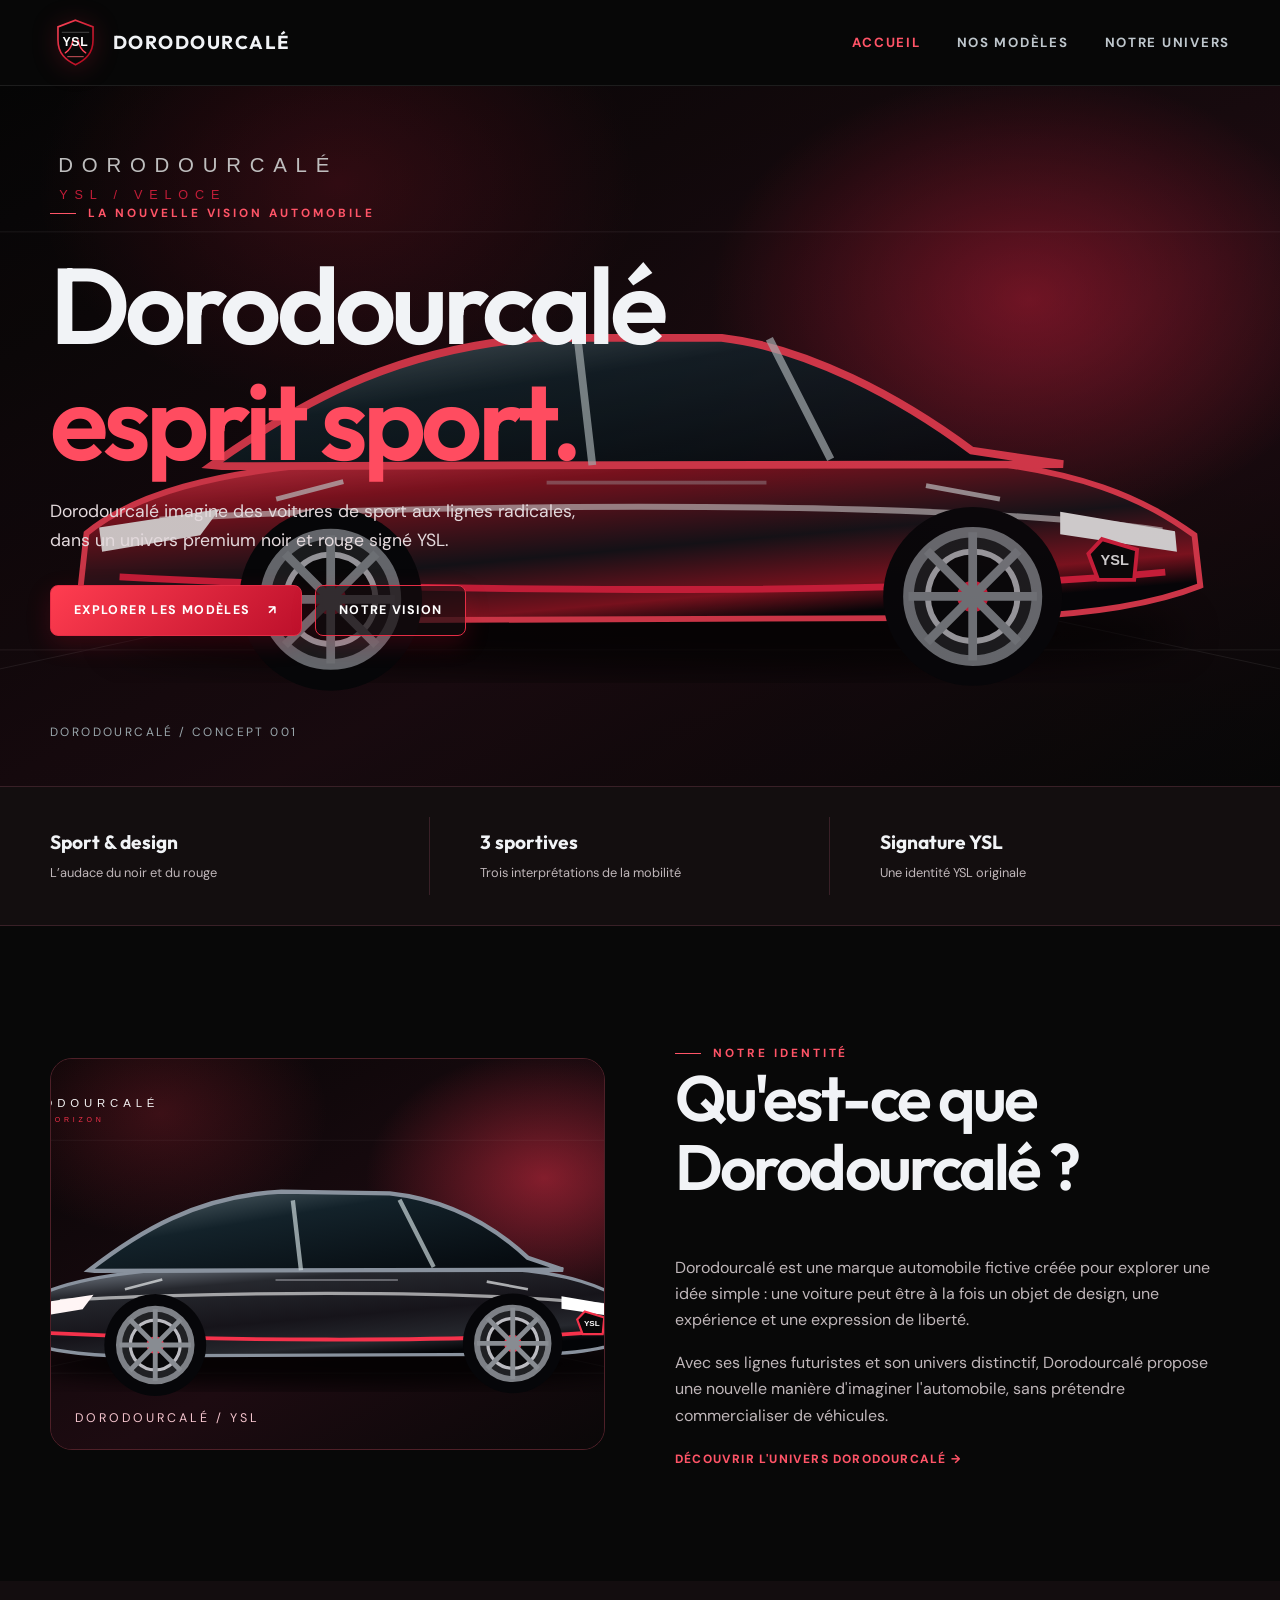
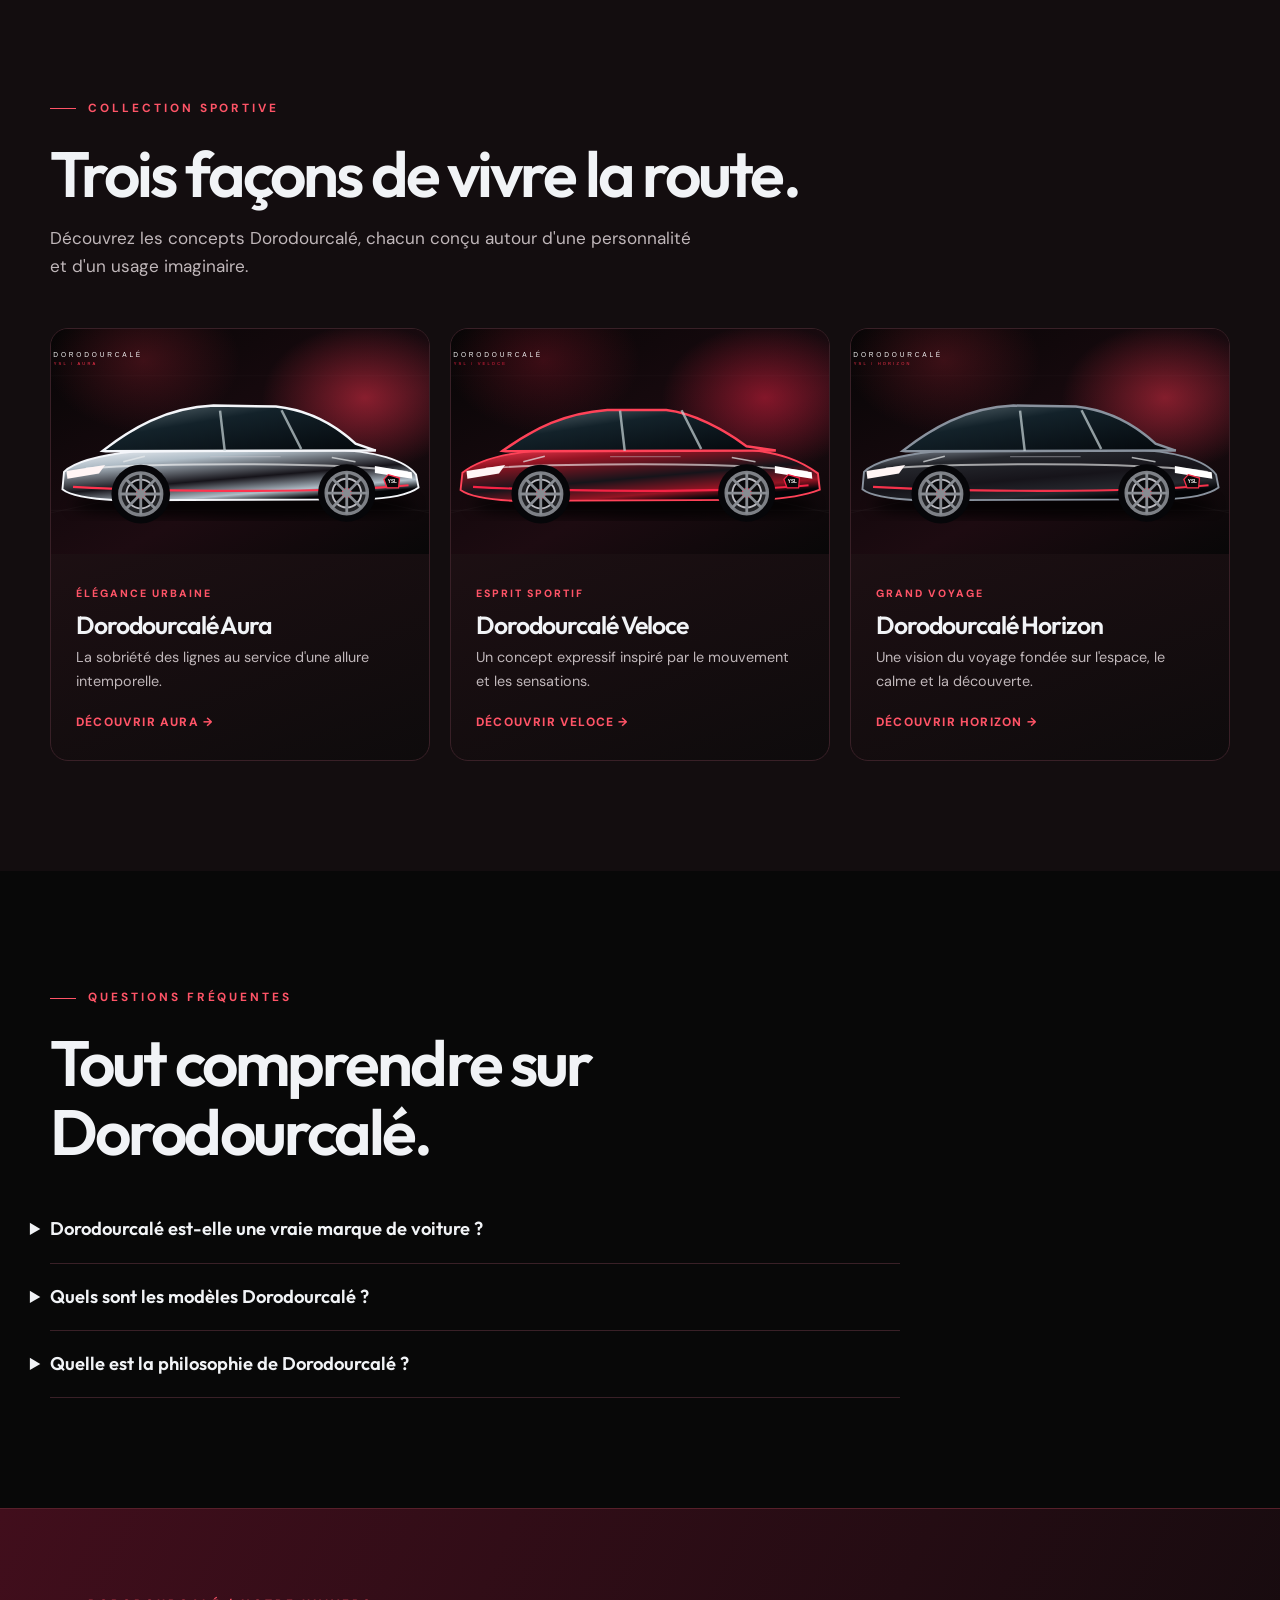
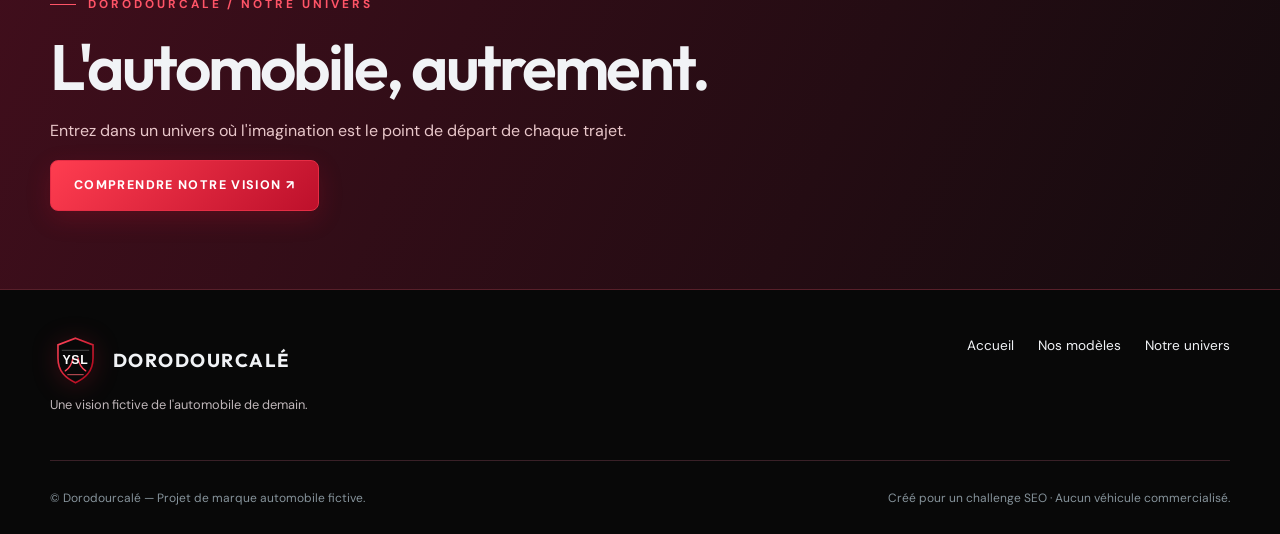
==== commit 6df01af9: "Replace branded car photos with original YSL luxury concepts in index.html" ====
--- a/index.html
+++ b/index.html
@@ -1,9 +1,9 @@
 <!doctype html>
 <html lang="fr"><head><meta charset="utf-8"><meta name="viewport" content="width=device-width, initial-scale=1"><title>Dorodourcalé | Marque automobile fictive &amp; voitures concept</title><meta name="description" content="Découvrez Dorodourcalé, marque de voiture fictive : concepts Aura, Veloce et Horizon, design futuriste et univers automobile original."><meta name="robots" content="index,follow,max-image-preview:large"><meta name="theme-color" content="#080808"><meta property="og:type" content="website"><meta property="og:locale" content="fr_FR"><meta property="og:site_name" content="Dorodourcalé"><meta property="og:title" content="Dorodourcalé | Marque automobile fictive &amp; voitures concept"><meta property="og:description" content="Découvrez Dorodourcalé, marque de voiture fictive : concepts Aura, Veloce et Horizon, design futuriste et univers automobile original."><meta property="og:image" content="assets/ysl-logo.svg"><link rel="icon" href="assets/ysl-logo.svg" type="image/svg+xml"><link rel="stylesheet" href="assets/style.css"><script type="application/ld+json">{ "@context":"https://schema.org", "@type":"Brand", "name":"Dorodourcalé", "description":"Dorodourcalé est une marque automobile fictive imaginée autour de concepts de véhicules et d’un univers de design." }</script><script src="assets/main.js" defer></script></head>
 <body><a class="skip-link" href="#contenu">Aller au contenu</a><header class="site-header"><div class="container header-inner"><a href="index.html" class="brand" aria-label="Dorodourcalé, accueil"><img class="brand-logo" src="assets/ysl-logo.svg" alt="Emblème automobile YSL">Dorodourcalé</a><nav class="desktop-nav" aria-label="Navigation principale"><a href="index.html" aria-current="page">Accueil</a><a href="modeles.html">Nos modèles</a><a href="univers.html">Notre univers</a></nav><button class="menu-btn" type="button" aria-label="Ouvrir le menu" aria-controls="navigation-mobile" aria-expanded="false">Menu</button></div><nav class="mobile-nav" id="navigation-mobile" aria-label="Navigation mobile"><a href="index.html" aria-current="page">Accueil</a><a href="modeles.html">Nos modèles</a><a href="univers.html">Notre univers</a></nav></header>
-<main id="contenu"><section class="hero"><img class="hero-vehicle" src="https://images.pexels.com/photos/210019/pexels-photo-210019.jpeg?auto=compress&cs=tinysrgb&w=1600" alt="Voiture concept Dorodourcalé, carrosserie métallique futuriste" width="1600" height="1067" fetchpriority="high"><div class="container"><div class="hero-copy"><span class="eyebrow">La nouvelle vision automobile</span><h1>Dorodourcalé <em>esprit sport.</em></h1><p>Dorodourcalé imagine des voitures de sport aux lignes radicales, dans un univers premium noir et rouge signé YSL.</p><div class="hero-actions"><a class="btn" href="modeles.html">Explorer les modèles <span aria-hidden="true">↗</span></a><a class="btn btn-outline" href="univers.html">Notre vision</a></div></div></div><div class="hero-index">DORODOURCALÉ / CONCEPT 001</div></section>
+<main id="contenu"><section class="hero"><img class="hero-vehicle" src="assets/veloce.svg" alt="Voiture concept Dorodourcalé, carrosserie métallique futuriste" width="1600" height="1067" fetchpriority="high"><div class="container"><div class="hero-copy"><span class="eyebrow">La nouvelle vision automobile</span><h1>Dorodourcalé <em>esprit sport.</em></h1><p>Dorodourcalé imagine des voitures de sport aux lignes radicales, dans un univers premium noir et rouge signé YSL.</p><div class="hero-actions"><a class="btn" href="modeles.html">Explorer les modèles <span aria-hidden="true">↗</span></a><a class="btn btn-outline" href="univers.html">Notre vision</a></div></div></div><div class="hero-index">DORODOURCALÉ / CONCEPT 001</div></section>
 <section class="stat-band"><div class="container stat-grid"><div class="stat-item"><strong>Sport & design</strong><span>L’audace du noir et du rouge</span></div><div class="stat-item"><strong>3 sportives</strong><span>Trois interprétations de la mobilité</span></div><div class="stat-item"><strong>Signature YSL</strong><span>Une identité YSL originale</span></div></div></section>
-<section class="section"><div class="container split"><div class="feature-art"><img src="https://images.pexels.com/photos/3802510/pexels-photo-3802510.jpeg?auto=compress&cs=tinysrgb&w=1600" alt="Profil du concept automobile Dorodourcalé" width="1600" height="1067" loading="lazy"></div><div><span class="eyebrow">Notre identité</span><h2>Qu'est-ce que Dorodourcalé ?</h2><p class="text-muted">Dorodourcalé est une marque automobile fictive créée pour explorer une idée simple : une voiture peut être à la fois un objet de design, une expérience et une expression de liberté.</p><p class="text-muted">Avec ses lignes futuristes et son univers distinctif, Dorodourcalé propose une nouvelle manière d'imaginer l'automobile, sans prétendre commercialiser de véhicules.</p><a href="univers.html" class="text-link">Découvrir l'univers Dorodourcalé →</a></div></div></section>
-<section class="section" style="background:#130d0f"><div class="container"><div class="section-lead"><span class="eyebrow">Collection sportive</span><h2>Trois façons de vivre la route.</h2><p>Découvrez les concepts Dorodourcalé, chacun conçu autour d'une personnalité et d'un usage imaginaire.</p></div><div class="cards"><article class="model-card"><div class="model-art"><img src="https://images.pexels.com/photos/193991/pexels-photo-193991.jpeg?auto=compress&cs=tinysrgb&w=1600" alt="Concept Dorodourcalé Aura" loading="lazy" width="1600" height="1067"></div><div class="model-copy"><span class="tag">Élégance urbaine</span><h3>Dorodourcalé Aura</h3><p>La sobriété des lignes au service d'une allure intemporelle.</p><a class="text-link" href="modeles.html#aura">Découvrir Aura →</a></div></article><article class="model-card"><div class="model-art"><img src="https://images.pexels.com/photos/120049/pexels-photo-120049.jpeg?auto=compress&cs=tinysrgb&w=1600" alt="Concept Dorodourcalé Veloce" loading="lazy" width="1600" height="1067"></div><div class="model-copy"><span class="tag">Esprit sportif</span><h3>Dorodourcalé Veloce</h3><p>Un concept expressif inspiré par le mouvement et les sensations.</p><a class="text-link" href="modeles.html#veloce">Découvrir Veloce →</a></div></article><article class="model-card"><div class="model-art"><img src="https://images.pexels.com/photos/337909/pexels-photo-337909.jpeg?auto=compress&cs=tinysrgb&w=1600" alt="Concept Dorodourcalé Horizon" loading="lazy" width="1600" height="1067"></div><div class="model-copy"><span class="tag">Grand voyage</span><h3>Dorodourcalé Horizon</h3><p>Une vision du voyage fondée sur l'espace, le calme et la découverte.</p><a class="text-link" href="modeles.html#horizon">Découvrir Horizon →</a></div></article></div></div></section>
+<section class="section"><div class="container split"><div class="feature-art"><img src="assets/horizon.svg" alt="Profil du concept automobile Dorodourcalé" width="1600" height="1067" loading="lazy"></div><div><span class="eyebrow">Notre identité</span><h2>Qu'est-ce que Dorodourcalé ?</h2><p class="text-muted">Dorodourcalé est une marque automobile fictive créée pour explorer une idée simple : une voiture peut être à la fois un objet de design, une expérience et une expression de liberté.</p><p class="text-muted">Avec ses lignes futuristes et son univers distinctif, Dorodourcalé propose une nouvelle manière d'imaginer l'automobile, sans prétendre commercialiser de véhicules.</p><a href="univers.html" class="text-link">Découvrir l'univers Dorodourcalé →</a></div></div></section>
+<section class="section" style="background:#130d0f"><div class="container"><div class="section-lead"><span class="eyebrow">Collection sportive</span><h2>Trois façons de vivre la route.</h2><p>Découvrez les concepts Dorodourcalé, chacun conçu autour d'une personnalité et d'un usage imaginaire.</p></div><div class="cards"><article class="model-card"><div class="model-art"><img src="assets/aura.svg" alt="Concept Dorodourcalé Aura" loading="lazy" width="1600" height="1067"></div><div class="model-copy"><span class="tag">Élégance urbaine</span><h3>Dorodourcalé Aura</h3><p>La sobriété des lignes au service d'une allure intemporelle.</p><a class="text-link" href="modeles.html#aura">Découvrir Aura →</a></div></article><article class="model-card"><div class="model-art"><img src="assets/veloce.svg" alt="Concept Dorodourcalé Veloce" loading="lazy" width="1600" height="1067"></div><div class="model-copy"><span class="tag">Esprit sportif</span><h3>Dorodourcalé Veloce</h3><p>Un concept expressif inspiré par le mouvement et les sensations.</p><a class="text-link" href="modeles.html#veloce">Découvrir Veloce →</a></div></article><article class="model-card"><div class="model-art"><img src="assets/horizon.svg" alt="Concept Dorodourcalé Horizon" loading="lazy" width="1600" height="1067"></div><div class="model-copy"><span class="tag">Grand voyage</span><h3>Dorodourcalé Horizon</h3><p>Une vision du voyage fondée sur l'espace, le calme et la découverte.</p><a class="text-link" href="modeles.html#horizon">Découvrir Horizon →</a></div></article></div></div></section>
 <section class="section"><div class="container"><div class="section-lead"><span class="eyebrow">Questions fréquentes</span><h2>Tout comprendre sur Dorodourcalé.</h2></div><div class="faq"><details><summary>Dorodourcalé est-elle une vraie marque de voiture ?</summary><p>Dorodourcalé est un projet créatif de marque automobile fictive. Les modèles présentés sont des concepts imaginaires, non disponibles à la vente.</p></details><details><summary>Quels sont les modèles Dorodourcalé ?</summary><p>L'univers Dorodourcalé se décline en trois concepts : Aura, Veloce et Horizon. Chaque modèle explore un style de mobilité différent.</p></details><details><summary>Quelle est la philosophie de Dorodourcalé ?</summary><p>Le projet met à l'honneur le design, la créativité et une réflexion libre sur l'expérience automobile du futur.</p></details></div></div></section>
 <section class="cta-section"><div class="container"><span class="eyebrow">Dorodourcalé / Notre univers</span><h2>L'automobile, autrement.</h2><p>Entrez dans un univers où l'imagination est le point de départ de chaque trajet.</p><a href="univers.html" class="btn">Comprendre notre vision ↗</a></div></section></main><footer class="footer"><div class="container"><div class="footer-grid"><div><a href="index.html" class="brand"><img class="brand-logo" src="assets/ysl-logo.svg" alt="Emblème automobile YSL">Dorodourcalé</a><p>Une vision fictive de l'automobile de demain.</p></div><nav class="footer-links" aria-label="Navigation de pied de page"><a href="index.html" aria-current="page">Accueil</a><a href="modeles.html">Nos modèles</a><a href="univers.html">Notre univers</a></nav></div><div class="footer-bottom"><span>© Dorodourcalé — Projet de marque automobile fictive.</span><span>Créé pour un challenge SEO · Aucun véhicule commercialisé.</span></div></div></footer></body></html>
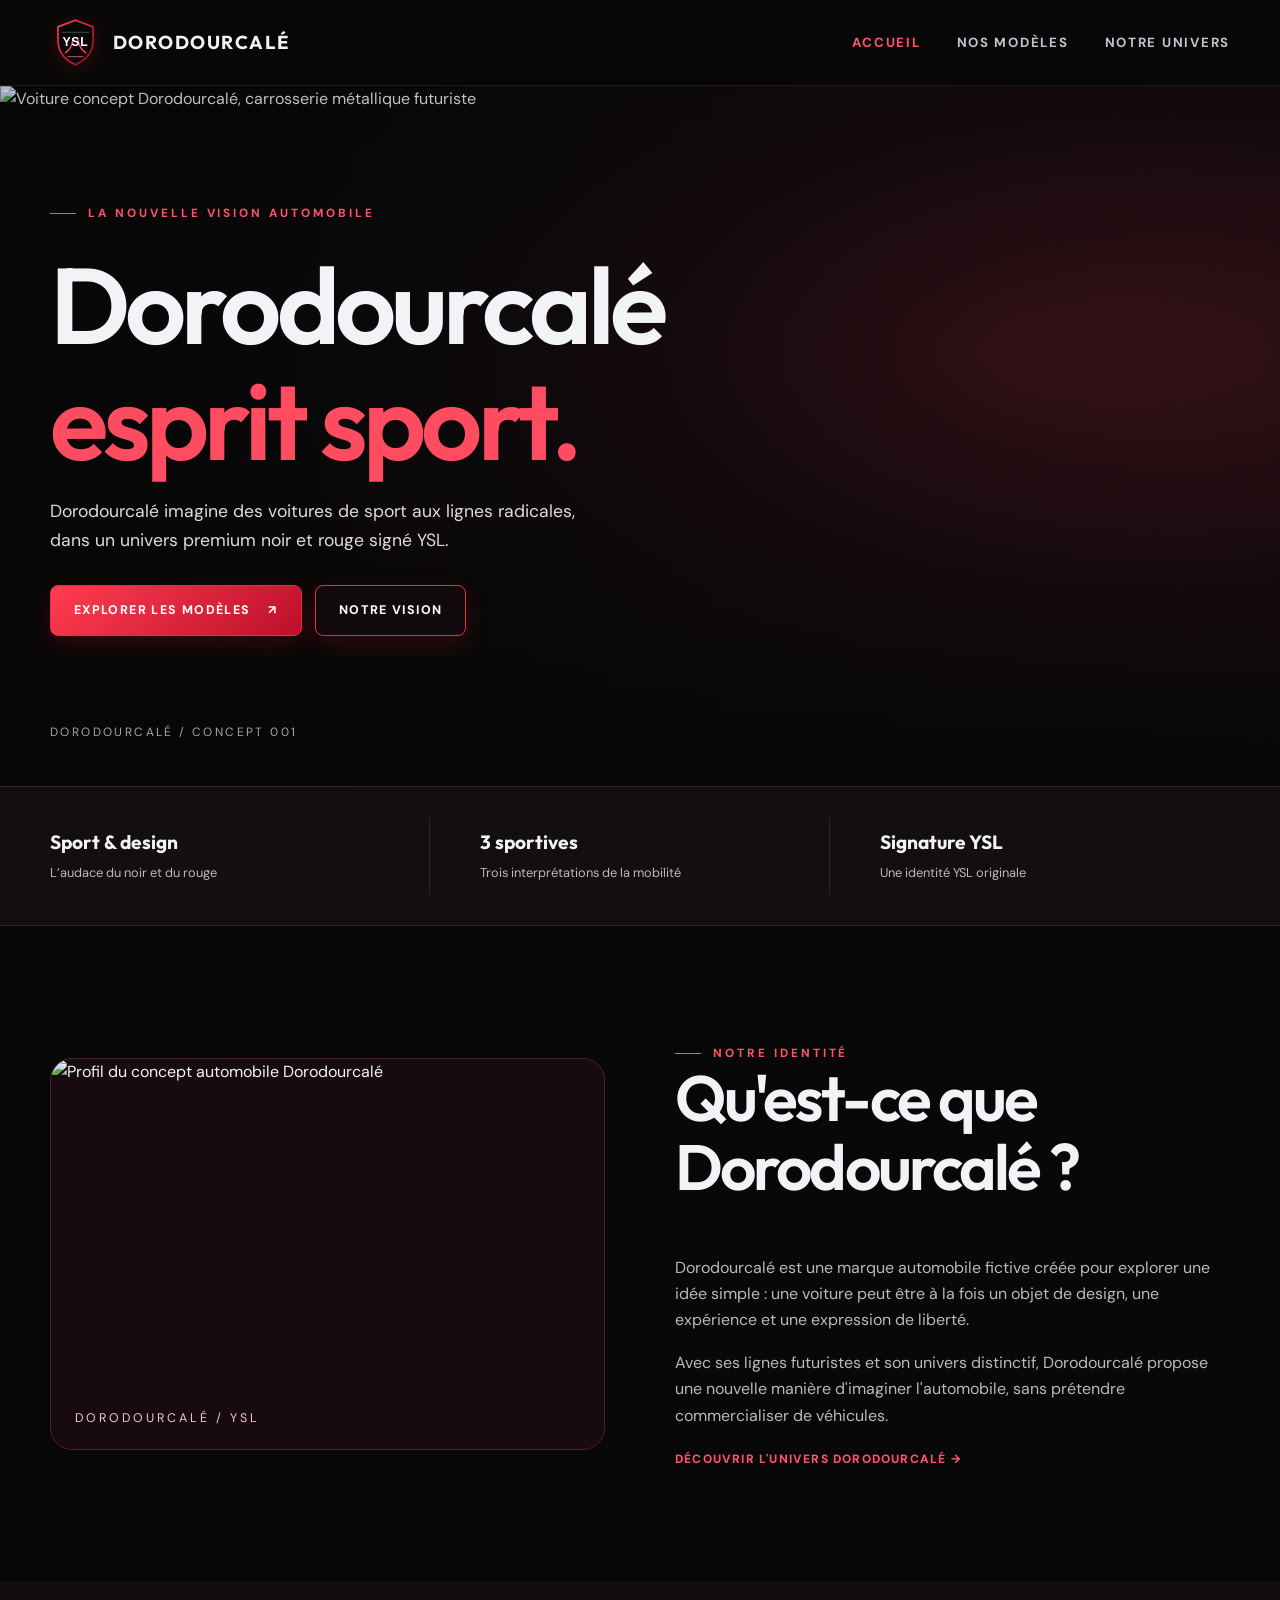
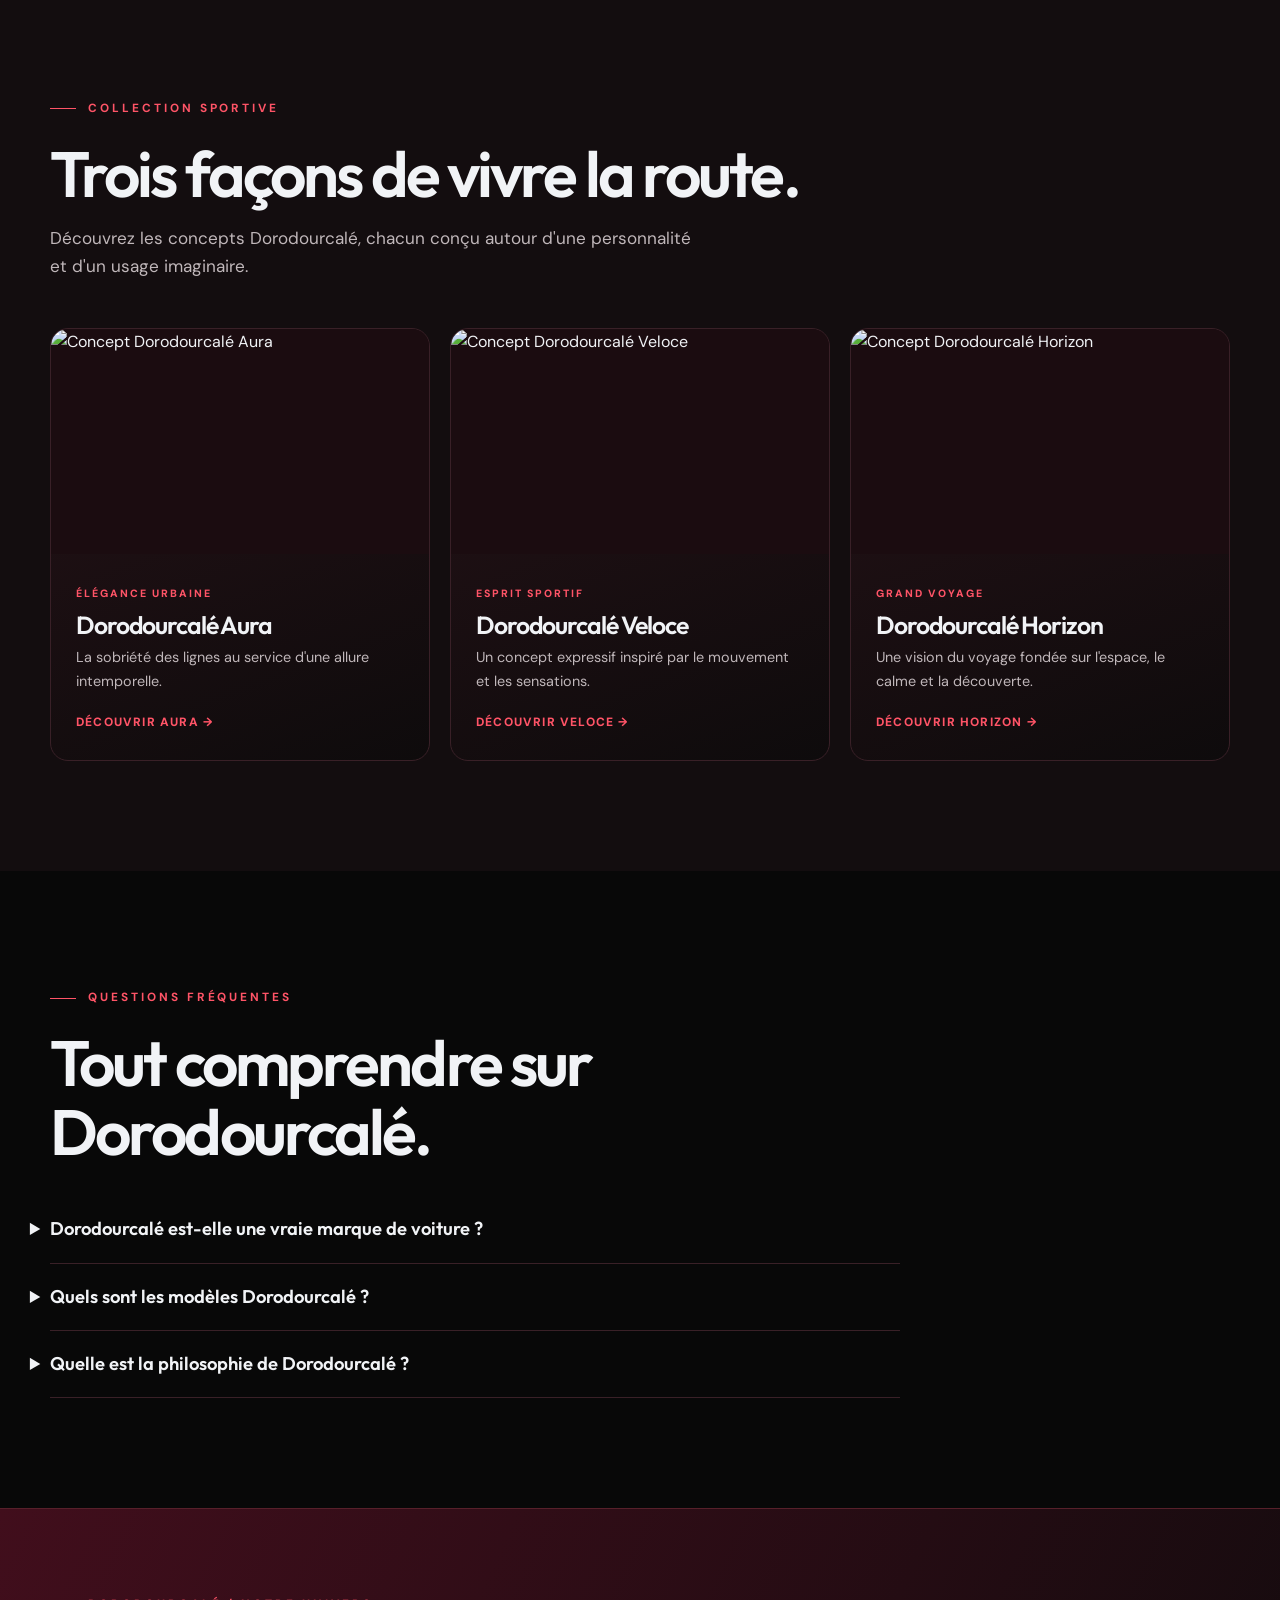
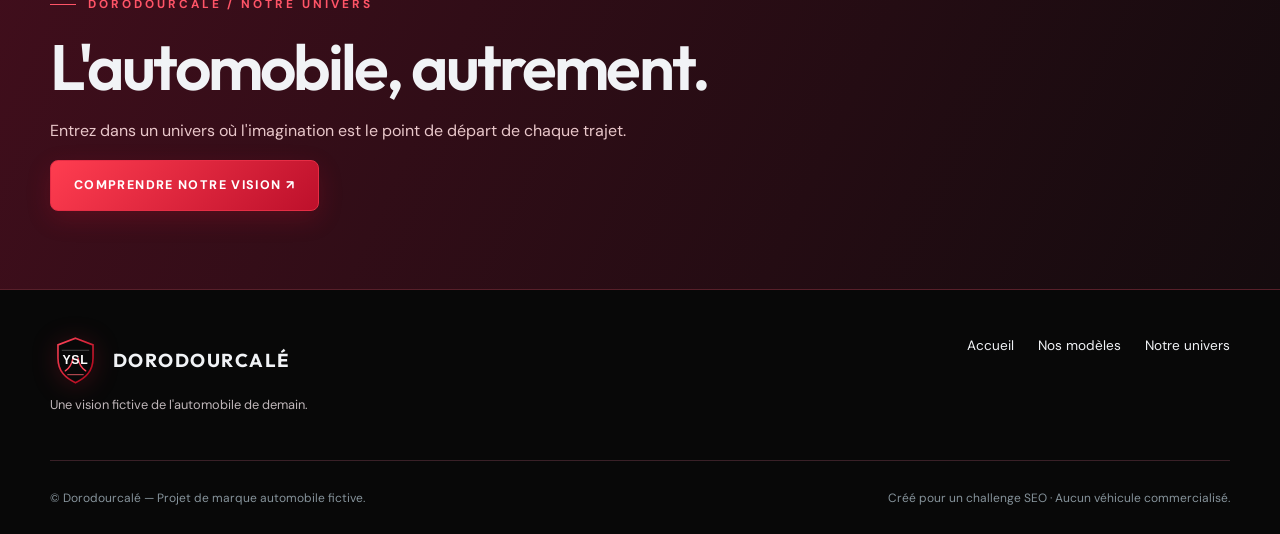
==== commit 592ecc53: "Replace vector drawings with real luxury sports-car photographs" ====
--- a/index.html
+++ b/index.html
@@ -1,9 +1,9 @@
 <!doctype html>
 <html lang="fr"><head><meta charset="utf-8"><meta name="viewport" content="width=device-width, initial-scale=1"><title>Dorodourcalé | Marque automobile fictive &amp; voitures concept</title><meta name="description" content="Découvrez Dorodourcalé, marque de voiture fictive : concepts Aura, Veloce et Horizon, design futuriste et univers automobile original."><meta name="robots" content="index,follow,max-image-preview:large"><meta name="theme-color" content="#080808"><meta property="og:type" content="website"><meta property="og:locale" content="fr_FR"><meta property="og:site_name" content="Dorodourcalé"><meta property="og:title" content="Dorodourcalé | Marque automobile fictive &amp; voitures concept"><meta property="og:description" content="Découvrez Dorodourcalé, marque de voiture fictive : concepts Aura, Veloce et Horizon, design futuriste et univers automobile original."><meta property="og:image" content="assets/ysl-logo.svg"><link rel="icon" href="assets/ysl-logo.svg" type="image/svg+xml"><link rel="stylesheet" href="assets/style.css"><script type="application/ld+json">{ "@context":"https://schema.org", "@type":"Brand", "name":"Dorodourcalé", "description":"Dorodourcalé est une marque automobile fictive imaginée autour de concepts de véhicules et d’un univers de design." }</script><script src="assets/main.js" defer></script></head>
 <body><a class="skip-link" href="#contenu">Aller au contenu</a><header class="site-header"><div class="container header-inner"><a href="index.html" class="brand" aria-label="Dorodourcalé, accueil"><img class="brand-logo" src="assets/ysl-logo.svg" alt="Emblème automobile YSL">Dorodourcalé</a><nav class="desktop-nav" aria-label="Navigation principale"><a href="index.html" aria-current="page">Accueil</a><a href="modeles.html">Nos modèles</a><a href="univers.html">Notre univers</a></nav><button class="menu-btn" type="button" aria-label="Ouvrir le menu" aria-controls="navigation-mobile" aria-expanded="false">Menu</button></div><nav class="mobile-nav" id="navigation-mobile" aria-label="Navigation mobile"><a href="index.html" aria-current="page">Accueil</a><a href="modeles.html">Nos modèles</a><a href="univers.html">Notre univers</a></nav></header>
-<main id="contenu"><section class="hero"><img class="hero-vehicle" src="assets/veloce.svg" alt="Voiture concept Dorodourcalé, carrosserie métallique futuriste" width="1600" height="1067" fetchpriority="high"><div class="container"><div class="hero-copy"><span class="eyebrow">La nouvelle vision automobile</span><h1>Dorodourcalé <em>esprit sport.</em></h1><p>Dorodourcalé imagine des voitures de sport aux lignes radicales, dans un univers premium noir et rouge signé YSL.</p><div class="hero-actions"><a class="btn" href="modeles.html">Explorer les modèles <span aria-hidden="true">↗</span></a><a class="btn btn-outline" href="univers.html">Notre vision</a></div></div></div><div class="hero-index">DORODOURCALÉ / CONCEPT 001</div></section>
+<main id="contenu"><section class="hero"><img class="hero-vehicle" src="https://images.pexels.com/photos/210019/pexels-photo-210019.jpeg?auto=compress&amp;cs=tinysrgb&amp;w=1600" alt="Voiture concept Dorodourcalé, carrosserie métallique futuriste" width="1600" height="1067" fetchpriority="high"><div class="container"><div class="hero-copy"><span class="eyebrow">La nouvelle vision automobile</span><h1>Dorodourcalé <em>esprit sport.</em></h1><p>Dorodourcalé imagine des voitures de sport aux lignes radicales, dans un univers premium noir et rouge signé YSL.</p><div class="hero-actions"><a class="btn" href="modeles.html">Explorer les modèles <span aria-hidden="true">↗</span></a><a class="btn btn-outline" href="univers.html">Notre vision</a></div></div></div><div class="hero-index">DORODOURCALÉ / CONCEPT 001</div></section>
 <section class="stat-band"><div class="container stat-grid"><div class="stat-item"><strong>Sport & design</strong><span>L’audace du noir et du rouge</span></div><div class="stat-item"><strong>3 sportives</strong><span>Trois interprétations de la mobilité</span></div><div class="stat-item"><strong>Signature YSL</strong><span>Une identité YSL originale</span></div></div></section>
-<section class="section"><div class="container split"><div class="feature-art"><img src="assets/horizon.svg" alt="Profil du concept automobile Dorodourcalé" width="1600" height="1067" loading="lazy"></div><div><span class="eyebrow">Notre identité</span><h2>Qu'est-ce que Dorodourcalé ?</h2><p class="text-muted">Dorodourcalé est une marque automobile fictive créée pour explorer une idée simple : une voiture peut être à la fois un objet de design, une expérience et une expression de liberté.</p><p class="text-muted">Avec ses lignes futuristes et son univers distinctif, Dorodourcalé propose une nouvelle manière d'imaginer l'automobile, sans prétendre commercialiser de véhicules.</p><a href="univers.html" class="text-link">Découvrir l'univers Dorodourcalé →</a></div></div></section>
-<section class="section" style="background:#130d0f"><div class="container"><div class="section-lead"><span class="eyebrow">Collection sportive</span><h2>Trois façons de vivre la route.</h2><p>Découvrez les concepts Dorodourcalé, chacun conçu autour d'une personnalité et d'un usage imaginaire.</p></div><div class="cards"><article class="model-card"><div class="model-art"><img src="assets/aura.svg" alt="Concept Dorodourcalé Aura" loading="lazy" width="1600" height="1067"></div><div class="model-copy"><span class="tag">Élégance urbaine</span><h3>Dorodourcalé Aura</h3><p>La sobriété des lignes au service d'une allure intemporelle.</p><a class="text-link" href="modeles.html#aura">Découvrir Aura →</a></div></article><article class="model-card"><div class="model-art"><img src="assets/veloce.svg" alt="Concept Dorodourcalé Veloce" loading="lazy" width="1600" height="1067"></div><div class="model-copy"><span class="tag">Esprit sportif</span><h3>Dorodourcalé Veloce</h3><p>Un concept expressif inspiré par le mouvement et les sensations.</p><a class="text-link" href="modeles.html#veloce">Découvrir Veloce →</a></div></article><article class="model-card"><div class="model-art"><img src="assets/horizon.svg" alt="Concept Dorodourcalé Horizon" loading="lazy" width="1600" height="1067"></div><div class="model-copy"><span class="tag">Grand voyage</span><h3>Dorodourcalé Horizon</h3><p>Une vision du voyage fondée sur l'espace, le calme et la découverte.</p><a class="text-link" href="modeles.html#horizon">Découvrir Horizon →</a></div></article></div></div></section>
+<section class="section"><div class="container split"><div class="feature-art"><img src="https://images.pexels.com/photos/3802510/pexels-photo-3802510.jpeg?auto=compress&amp;cs=tinysrgb&amp;w=1600" alt="Profil du concept automobile Dorodourcalé" width="1600" height="1067" loading="lazy"></div><div><span class="eyebrow">Notre identité</span><h2>Qu'est-ce que Dorodourcalé ?</h2><p class="text-muted">Dorodourcalé est une marque automobile fictive créée pour explorer une idée simple : une voiture peut être à la fois un objet de design, une expérience et une expression de liberté.</p><p class="text-muted">Avec ses lignes futuristes et son univers distinctif, Dorodourcalé propose une nouvelle manière d'imaginer l'automobile, sans prétendre commercialiser de véhicules.</p><a href="univers.html" class="text-link">Découvrir l'univers Dorodourcalé →</a></div></div></section>
+<section class="section" style="background:#130d0f"><div class="container"><div class="section-lead"><span class="eyebrow">Collection sportive</span><h2>Trois façons de vivre la route.</h2><p>Découvrez les concepts Dorodourcalé, chacun conçu autour d'une personnalité et d'un usage imaginaire.</p></div><div class="cards"><article class="model-card"><div class="model-art"><img src="https://images.pexels.com/photos/193991/pexels-photo-193991.jpeg?auto=compress&amp;cs=tinysrgb&amp;w=1600" alt="Concept Dorodourcalé Aura" loading="lazy" width="1600" height="1067"></div><div class="model-copy"><span class="tag">Élégance urbaine</span><h3>Dorodourcalé Aura</h3><p>La sobriété des lignes au service d'une allure intemporelle.</p><a class="text-link" href="modeles.html#aura">Découvrir Aura →</a></div></article><article class="model-card"><div class="model-art"><img src="https://images.pexels.com/photos/120049/pexels-photo-120049.jpeg?auto=compress&amp;cs=tinysrgb&amp;w=1600" alt="Concept Dorodourcalé Veloce" loading="lazy" width="1600" height="1067"></div><div class="model-copy"><span class="tag">Esprit sportif</span><h3>Dorodourcalé Veloce</h3><p>Un concept expressif inspiré par le mouvement et les sensations.</p><a class="text-link" href="modeles.html#veloce">Découvrir Veloce →</a></div></article><article class="model-card"><div class="model-art"><img src="https://images.pexels.com/photos/337909/pexels-photo-337909.jpeg?auto=compress&amp;cs=tinysrgb&amp;w=1600" alt="Concept Dorodourcalé Horizon" loading="lazy" width="1600" height="1067"></div><div class="model-copy"><span class="tag">Grand voyage</span><h3>Dorodourcalé Horizon</h3><p>Une vision du voyage fondée sur l'espace, le calme et la découverte.</p><a class="text-link" href="modeles.html#horizon">Découvrir Horizon →</a></div></article></div></div></section>
 <section class="section"><div class="container"><div class="section-lead"><span class="eyebrow">Questions fréquentes</span><h2>Tout comprendre sur Dorodourcalé.</h2></div><div class="faq"><details><summary>Dorodourcalé est-elle une vraie marque de voiture ?</summary><p>Dorodourcalé est un projet créatif de marque automobile fictive. Les modèles présentés sont des concepts imaginaires, non disponibles à la vente.</p></details><details><summary>Quels sont les modèles Dorodourcalé ?</summary><p>L'univers Dorodourcalé se décline en trois concepts : Aura, Veloce et Horizon. Chaque modèle explore un style de mobilité différent.</p></details><details><summary>Quelle est la philosophie de Dorodourcalé ?</summary><p>Le projet met à l'honneur le design, la créativité et une réflexion libre sur l'expérience automobile du futur.</p></details></div></div></section>
 <section class="cta-section"><div class="container"><span class="eyebrow">Dorodourcalé / Notre univers</span><h2>L'automobile, autrement.</h2><p>Entrez dans un univers où l'imagination est le point de départ de chaque trajet.</p><a href="univers.html" class="btn">Comprendre notre vision ↗</a></div></section></main><footer class="footer"><div class="container"><div class="footer-grid"><div><a href="index.html" class="brand"><img class="brand-logo" src="assets/ysl-logo.svg" alt="Emblème automobile YSL">Dorodourcalé</a><p>Une vision fictive de l'automobile de demain.</p></div><nav class="footer-links" aria-label="Navigation de pied de page"><a href="index.html" aria-current="page">Accueil</a><a href="modeles.html">Nos modèles</a><a href="univers.html">Notre univers</a></nav></div><div class="footer-bottom"><span>© Dorodourcalé — Projet de marque automobile fictive.</span><span>Créé pour un challenge SEO · Aucun véhicule commercialisé.</span></div></div></footer></body></html>
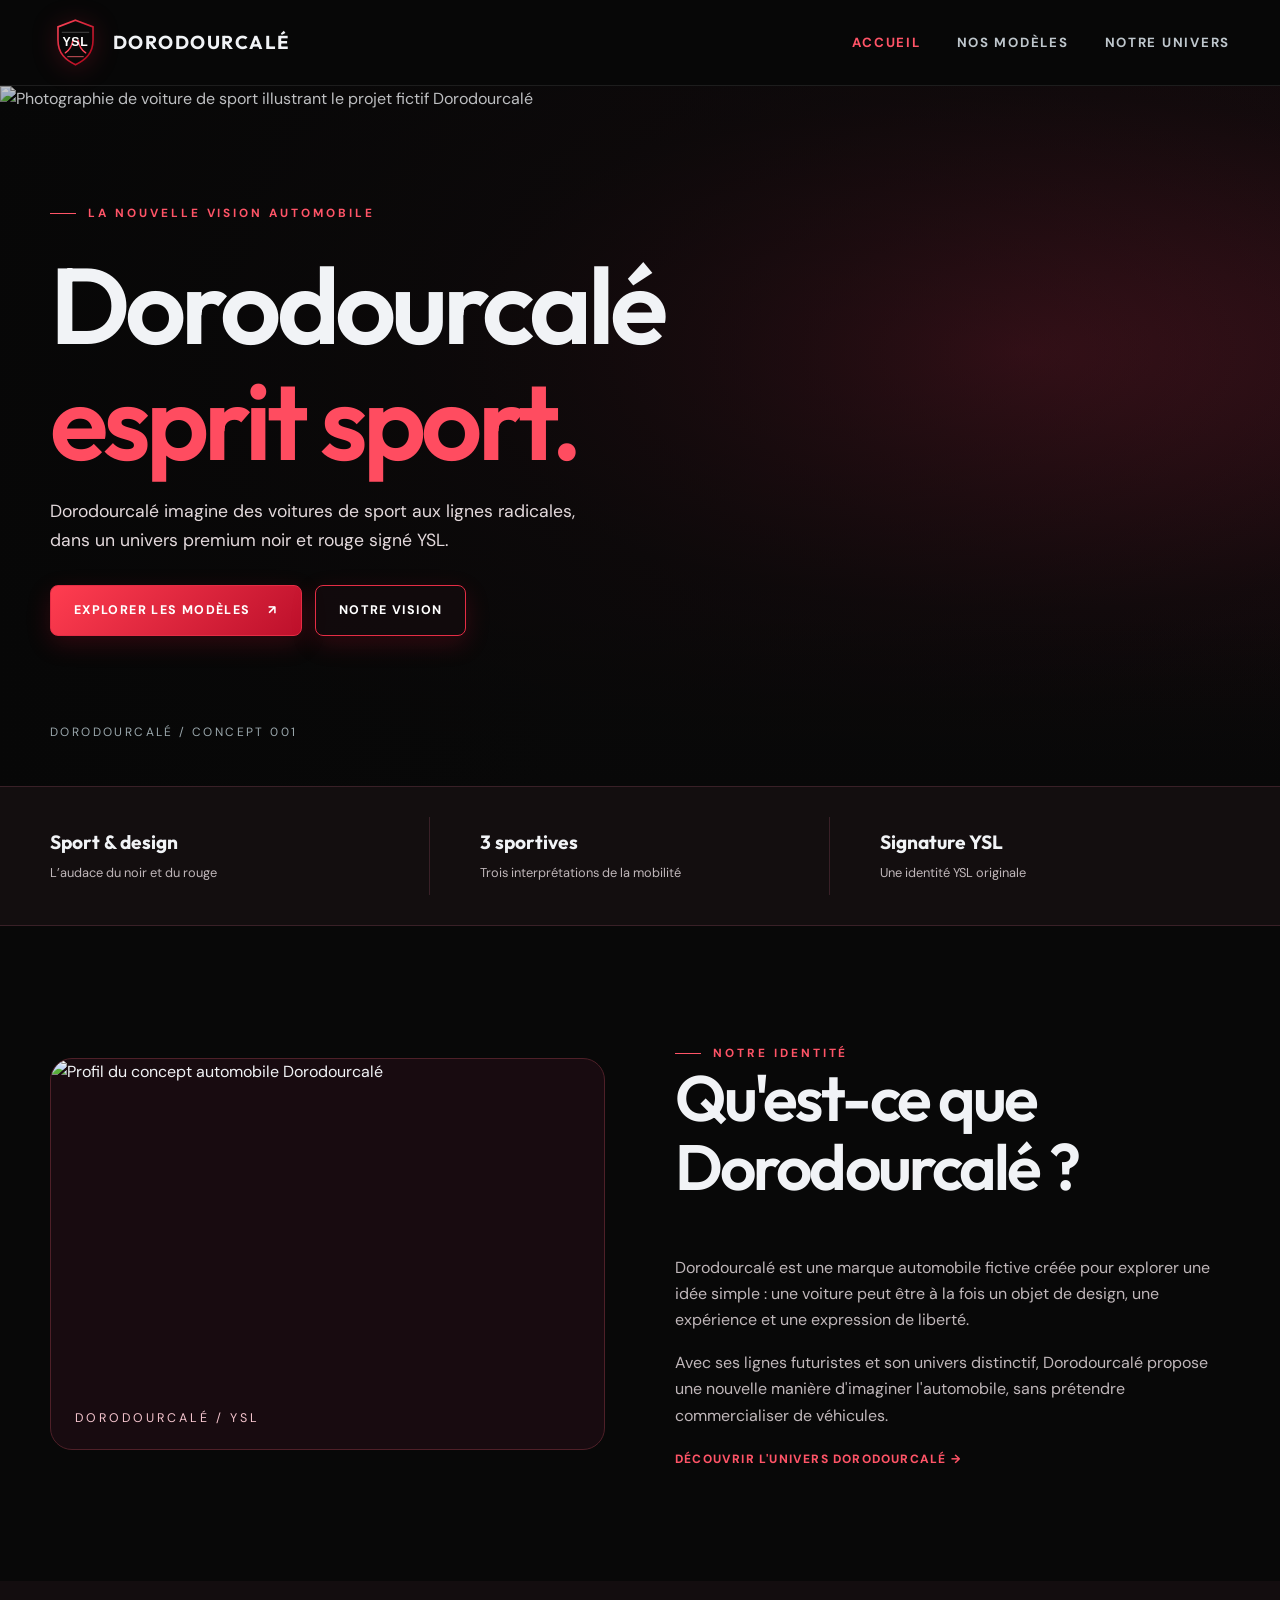
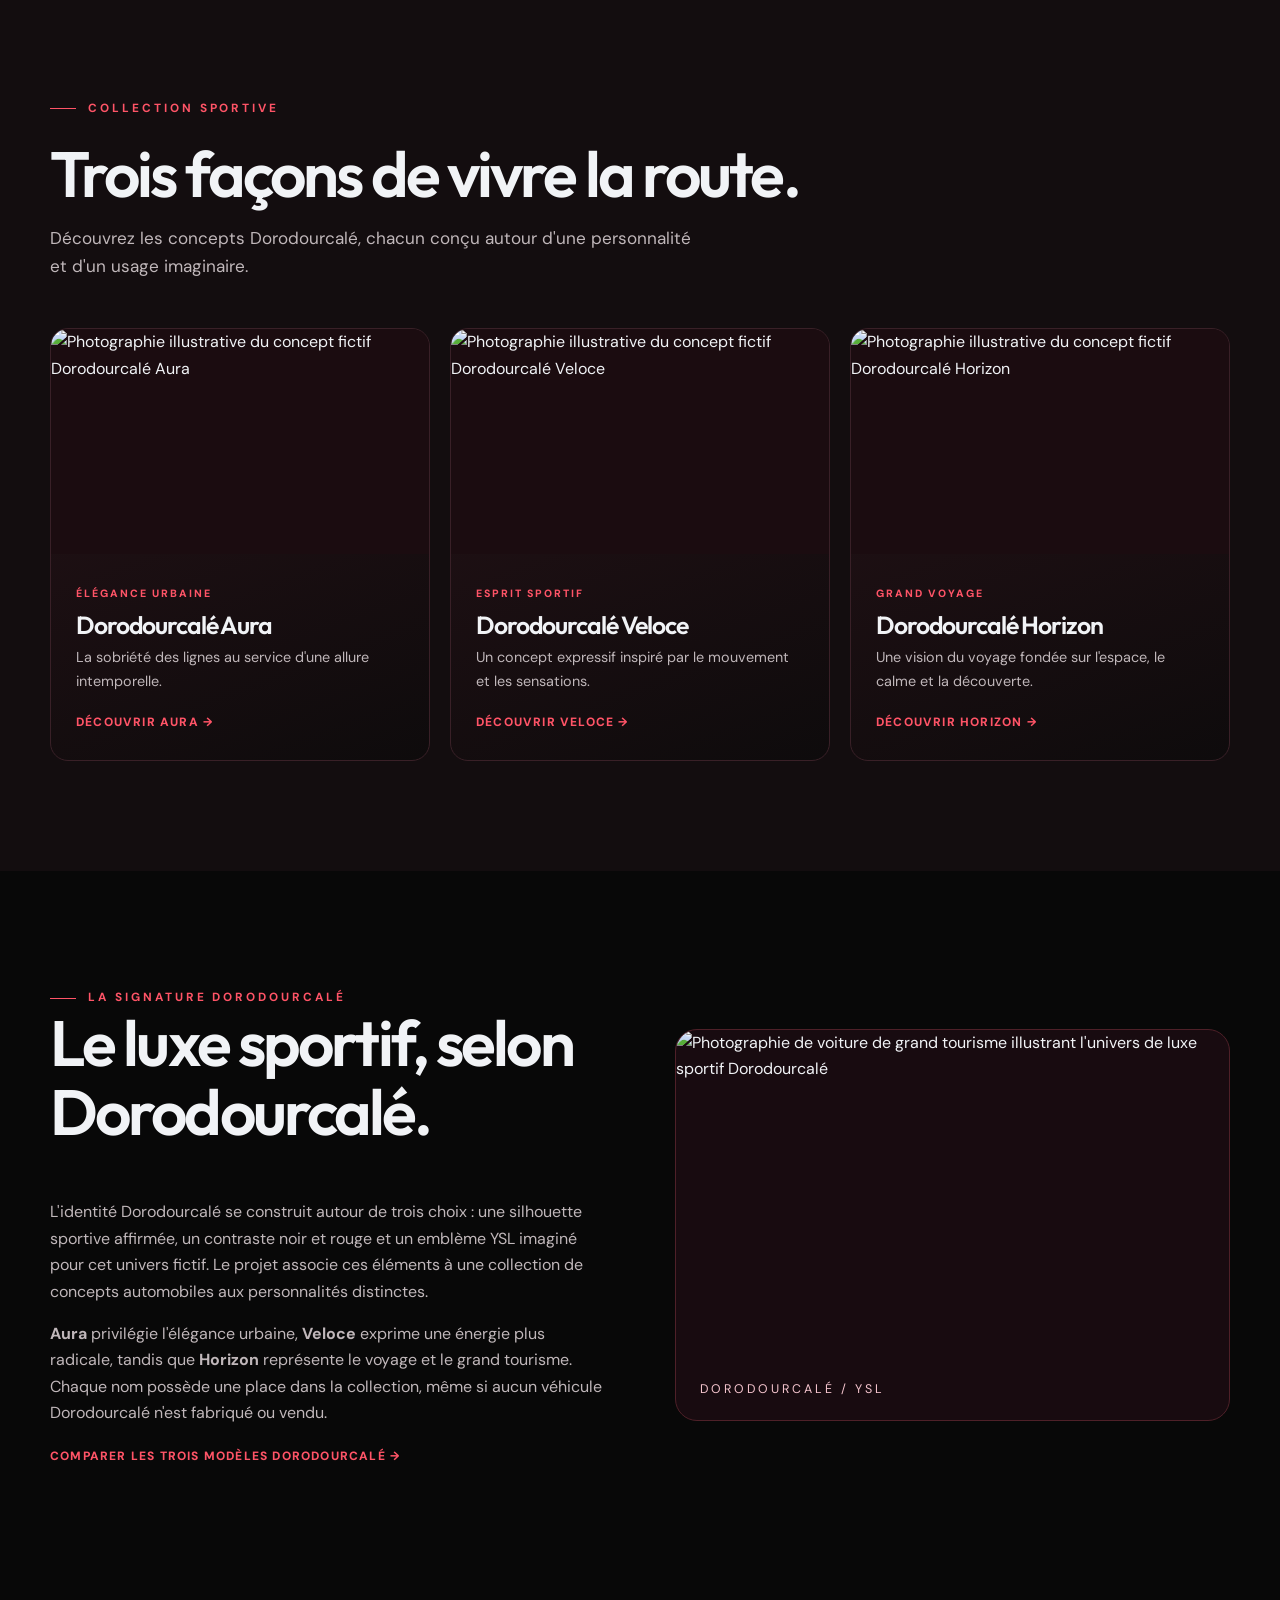
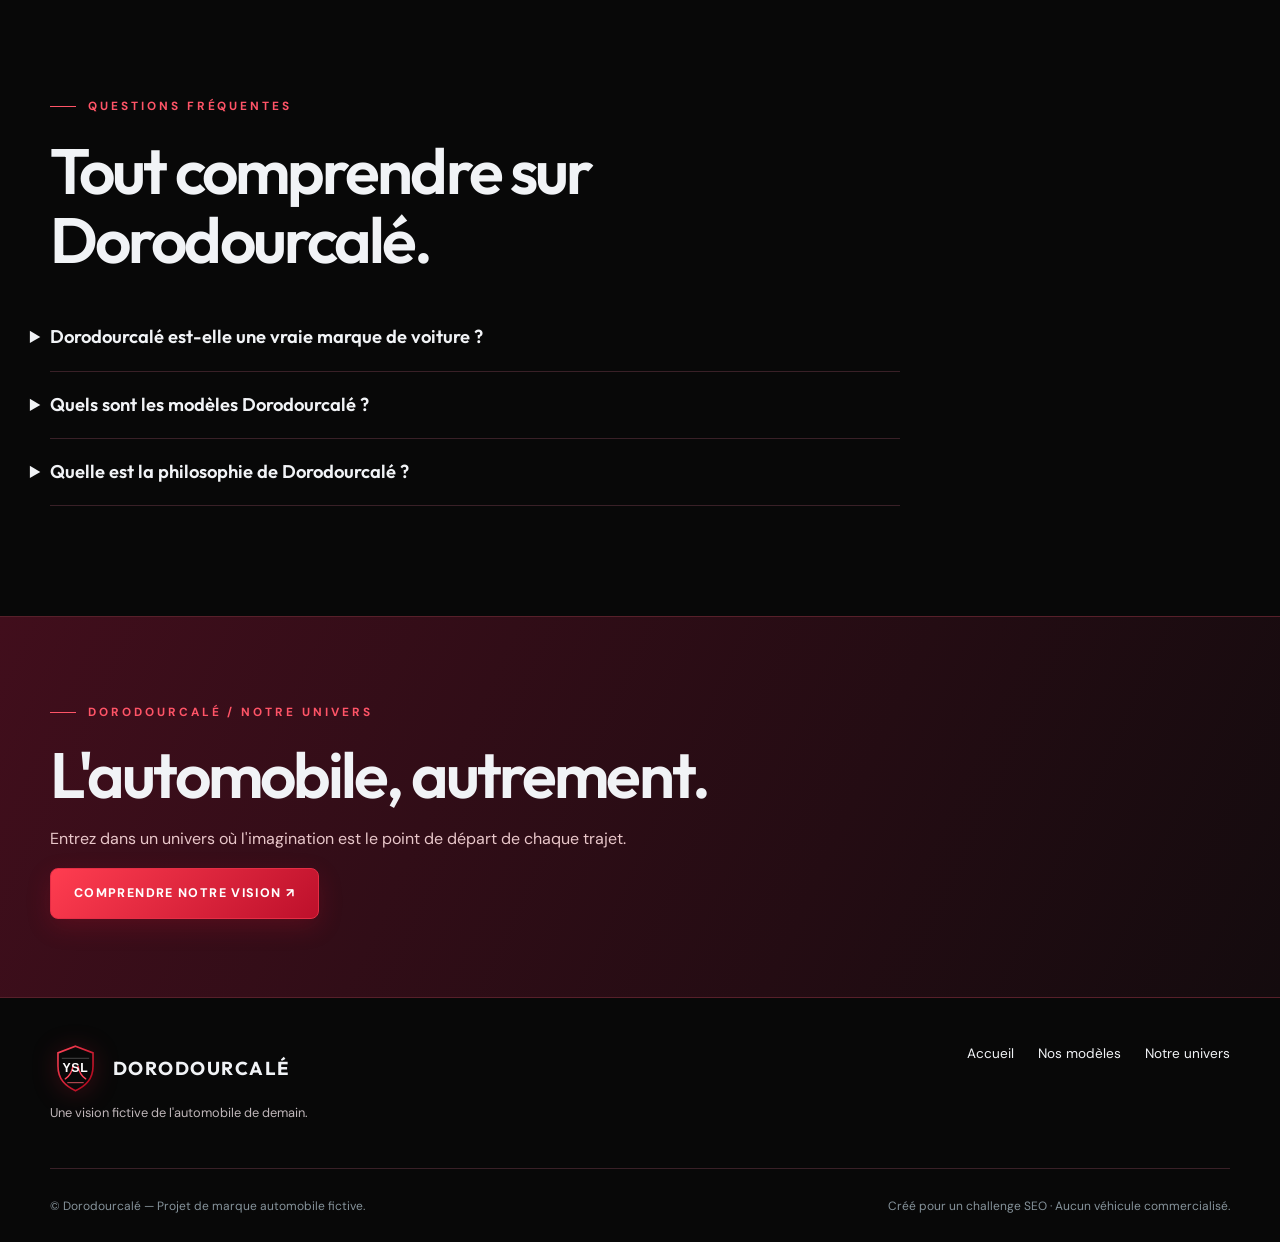
==== commit f0165fa8: "SEO: enrich original content and structured data on index.html" ====
--- a/index.html
+++ b/index.html
@@ -1,9 +1,10 @@
 <!doctype html>
-<html lang="fr"><head><meta charset="utf-8"><meta name="viewport" content="width=device-width, initial-scale=1"><title>Dorodourcalé | Marque automobile fictive &amp; voitures concept</title><meta name="description" content="Découvrez Dorodourcalé, marque de voiture fictive : concepts Aura, Veloce et Horizon, design futuriste et univers automobile original."><meta name="robots" content="index,follow,max-image-preview:large"><meta name="theme-color" content="#080808"><meta property="og:type" content="website"><meta property="og:locale" content="fr_FR"><meta property="og:site_name" content="Dorodourcalé"><meta property="og:title" content="Dorodourcalé | Marque automobile fictive &amp; voitures concept"><meta property="og:description" content="Découvrez Dorodourcalé, marque de voiture fictive : concepts Aura, Veloce et Horizon, design futuriste et univers automobile original."><meta property="og:image" content="assets/ysl-logo.svg"><link rel="icon" href="assets/ysl-logo.svg" type="image/svg+xml"><link rel="stylesheet" href="assets/style.css"><script type="application/ld+json">{ "@context":"https://schema.org", "@type":"Brand", "name":"Dorodourcalé", "description":"Dorodourcalé est une marque automobile fictive imaginée autour de concepts de véhicules et d’un univers de design." }</script><script src="assets/main.js" defer></script></head>
+<html lang="fr"><head><meta charset="utf-8"><meta name="viewport" content="width=device-width, initial-scale=1"><title>Dorodourcalé | Voitures de luxe et univers automobile fictif</title><meta name="description" content="Dorodourcalé : découvrez une marque automobile fictive de luxe, ses modèles Aura, Veloce et Horizon, son univers noir et rouge et son identité YSL."><link rel="canonical" href="https://s-rpn.github.io/s-rpngithub.io/"><meta property="og:url" content="https://s-rpn.github.io/s-rpngithub.io/"><meta name="robots" content="index,follow,max-image-preview:large"><meta name="theme-color" content="#080808"><meta property="og:type" content="website"><meta property="og:locale" content="fr_FR"><meta property="og:site_name" content="Dorodourcalé"><meta property="og:title" content="Dorodourcalé | Voitures de luxe et univers automobile fictif"><meta property="og:description" content="Dorodourcalé : découvrez une marque automobile fictive de luxe, ses modèles Aura, Veloce et Horizon, son univers noir et rouge et son identité YSL."><meta property="og:image" content="https://s-rpn.github.io/s-rpngithub.io/assets/ysl-logo.svg"><link rel="icon" href="assets/ysl-logo.svg" type="image/svg+xml"><link rel="stylesheet" href="assets/style.css"><script type="application/ld+json">{ "@context":"https://schema.org", "@type":"Brand", "name":"Dorodourcalé", "description":"Dorodourcalé est une marque automobile fictive imaginée autour de concepts de véhicules et d’un univers de design." }</script><script src="assets/main.js" defer></script><script type="application/ld+json">{"@context":"https://schema.org","@type":"WebSite","name":"Dorodourcalé","url":"https://s-rpn.github.io/s-rpngithub.io/","inLanguage":"fr-FR","description":"Site de la marque automobile fictive Dorodourcalé et de ses trois concepts de voitures de luxe."}</script></head>
 <body><a class="skip-link" href="#contenu">Aller au contenu</a><header class="site-header"><div class="container header-inner"><a href="index.html" class="brand" aria-label="Dorodourcalé, accueil"><img class="brand-logo" src="assets/ysl-logo.svg" alt="Emblème automobile YSL">Dorodourcalé</a><nav class="desktop-nav" aria-label="Navigation principale"><a href="index.html" aria-current="page">Accueil</a><a href="modeles.html">Nos modèles</a><a href="univers.html">Notre univers</a></nav><button class="menu-btn" type="button" aria-label="Ouvrir le menu" aria-controls="navigation-mobile" aria-expanded="false">Menu</button></div><nav class="mobile-nav" id="navigation-mobile" aria-label="Navigation mobile"><a href="index.html" aria-current="page">Accueil</a><a href="modeles.html">Nos modèles</a><a href="univers.html">Notre univers</a></nav></header>
-<main id="contenu"><section class="hero"><img class="hero-vehicle" src="https://images.pexels.com/photos/210019/pexels-photo-210019.jpeg?auto=compress&amp;cs=tinysrgb&amp;w=1600" alt="Voiture concept Dorodourcalé, carrosserie métallique futuriste" width="1600" height="1067" fetchpriority="high"><div class="container"><div class="hero-copy"><span class="eyebrow">La nouvelle vision automobile</span><h1>Dorodourcalé <em>esprit sport.</em></h1><p>Dorodourcalé imagine des voitures de sport aux lignes radicales, dans un univers premium noir et rouge signé YSL.</p><div class="hero-actions"><a class="btn" href="modeles.html">Explorer les modèles <span aria-hidden="true">↗</span></a><a class="btn btn-outline" href="univers.html">Notre vision</a></div></div></div><div class="hero-index">DORODOURCALÉ / CONCEPT 001</div></section>
+<main id="contenu"><section class="hero"><img class="hero-vehicle" src="https://images.pexels.com/photos/210019/pexels-photo-210019.jpeg?auto=compress&amp;cs=tinysrgb&amp;w=1600" alt="Photographie de voiture de sport illustrant le projet fictif Dorodourcalé" width="1600" height="1067" fetchpriority="high"><div class="container"><div class="hero-copy"><span class="eyebrow">La nouvelle vision automobile</span><h1>Dorodourcalé <em>esprit sport.</em></h1><p>Dorodourcalé imagine des voitures de sport aux lignes radicales, dans un univers premium noir et rouge signé YSL.</p><div class="hero-actions"><a class="btn" href="modeles.html">Explorer les modèles <span aria-hidden="true">↗</span></a><a class="btn btn-outline" href="univers.html">Notre vision</a></div></div></div><div class="hero-index">DORODOURCALÉ / CONCEPT 001</div></section>
 <section class="stat-band"><div class="container stat-grid"><div class="stat-item"><strong>Sport & design</strong><span>L’audace du noir et du rouge</span></div><div class="stat-item"><strong>3 sportives</strong><span>Trois interprétations de la mobilité</span></div><div class="stat-item"><strong>Signature YSL</strong><span>Une identité YSL originale</span></div></div></section>
-<section class="section"><div class="container split"><div class="feature-art"><img src="https://images.pexels.com/photos/3802510/pexels-photo-3802510.jpeg?auto=compress&amp;cs=tinysrgb&amp;w=1600" alt="Profil du concept automobile Dorodourcalé" width="1600" height="1067" loading="lazy"></div><div><span class="eyebrow">Notre identité</span><h2>Qu'est-ce que Dorodourcalé ?</h2><p class="text-muted">Dorodourcalé est une marque automobile fictive créée pour explorer une idée simple : une voiture peut être à la fois un objet de design, une expérience et une expression de liberté.</p><p class="text-muted">Avec ses lignes futuristes et son univers distinctif, Dorodourcalé propose une nouvelle manière d'imaginer l'automobile, sans prétendre commercialiser de véhicules.</p><a href="univers.html" class="text-link">Découvrir l'univers Dorodourcalé →</a></div></div></section>
-<section class="section" style="background:#130d0f"><div class="container"><div class="section-lead"><span class="eyebrow">Collection sportive</span><h2>Trois façons de vivre la route.</h2><p>Découvrez les concepts Dorodourcalé, chacun conçu autour d'une personnalité et d'un usage imaginaire.</p></div><div class="cards"><article class="model-card"><div class="model-art"><img src="https://images.pexels.com/photos/193991/pexels-photo-193991.jpeg?auto=compress&amp;cs=tinysrgb&amp;w=1600" alt="Concept Dorodourcalé Aura" loading="lazy" width="1600" height="1067"></div><div class="model-copy"><span class="tag">Élégance urbaine</span><h3>Dorodourcalé Aura</h3><p>La sobriété des lignes au service d'une allure intemporelle.</p><a class="text-link" href="modeles.html#aura">Découvrir Aura →</a></div></article><article class="model-card"><div class="model-art"><img src="https://images.pexels.com/photos/120049/pexels-photo-120049.jpeg?auto=compress&amp;cs=tinysrgb&amp;w=1600" alt="Concept Dorodourcalé Veloce" loading="lazy" width="1600" height="1067"></div><div class="model-copy"><span class="tag">Esprit sportif</span><h3>Dorodourcalé Veloce</h3><p>Un concept expressif inspiré par le mouvement et les sensations.</p><a class="text-link" href="modeles.html#veloce">Découvrir Veloce →</a></div></article><article class="model-card"><div class="model-art"><img src="https://images.pexels.com/photos/337909/pexels-photo-337909.jpeg?auto=compress&amp;cs=tinysrgb&amp;w=1600" alt="Concept Dorodourcalé Horizon" loading="lazy" width="1600" height="1067"></div><div class="model-copy"><span class="tag">Grand voyage</span><h3>Dorodourcalé Horizon</h3><p>Une vision du voyage fondée sur l'espace, le calme et la découverte.</p><a class="text-link" href="modeles.html#horizon">Découvrir Horizon →</a></div></article></div></div></section>
+<section class="section"><div class="container split"><div class="feature-art"><img src="https://images.pexels.com/photos/3802510/pexels-photo-3802510.jpeg?auto=compress&amp;cs=tinysrgb&amp;w=1600" alt="Profil du concept automobile Dorodourcalé" width="1600" height="1067" loading="lazy" decoding="async"></div><div><span class="eyebrow">Notre identité</span><h2>Qu'est-ce que Dorodourcalé ?</h2><p class="text-muted">Dorodourcalé est une marque automobile fictive créée pour explorer une idée simple : une voiture peut être à la fois un objet de design, une expérience et une expression de liberté.</p><p class="text-muted">Avec ses lignes futuristes et son univers distinctif, Dorodourcalé propose une nouvelle manière d'imaginer l'automobile, sans prétendre commercialiser de véhicules.</p><a href="univers.html" class="text-link">Découvrir l'univers Dorodourcalé →</a></div></div></section>
+<section class="section" style="background:#130d0f"><div class="container"><div class="section-lead"><span class="eyebrow">Collection sportive</span><h2>Trois façons de vivre la route.</h2><p>Découvrez les concepts Dorodourcalé, chacun conçu autour d'une personnalité et d'un usage imaginaire.</p></div><div class="cards"><article class="model-card"><div class="model-art"><img src="https://images.pexels.com/photos/193991/pexels-photo-193991.jpeg?auto=compress&amp;cs=tinysrgb&amp;w=1600" alt="Photographie illustrative du concept fictif Dorodourcalé Aura" loading="lazy" width="1600" height="1067"></div><div class="model-copy"><span class="tag">Élégance urbaine</span><h3>Dorodourcalé Aura</h3><p>La sobriété des lignes au service d'une allure intemporelle.</p><a class="text-link" href="modeles.html#aura">Découvrir Aura →</a></div></article><article class="model-card"><div class="model-art"><img src="https://images.pexels.com/photos/120049/pexels-photo-120049.jpeg?auto=compress&amp;cs=tinysrgb&amp;w=1600" alt="Photographie illustrative du concept fictif Dorodourcalé Veloce" loading="lazy" width="1600" height="1067"></div><div class="model-copy"><span class="tag">Esprit sportif</span><h3>Dorodourcalé Veloce</h3><p>Un concept expressif inspiré par le mouvement et les sensations.</p><a class="text-link" href="modeles.html#veloce">Découvrir Veloce →</a></div></article><article class="model-card"><div class="model-art"><img src="https://images.pexels.com/photos/337909/pexels-photo-337909.jpeg?auto=compress&amp;cs=tinysrgb&amp;w=1600" alt="Photographie illustrative du concept fictif Dorodourcalé Horizon" loading="lazy" width="1600" height="1067"></div><div class="model-copy"><span class="tag">Grand voyage</span><h3>Dorodourcalé Horizon</h3><p>Une vision du voyage fondée sur l'espace, le calme et la découverte.</p><a class="text-link" href="modeles.html#horizon">Découvrir Horizon →</a></div></article></div></div></section>
+<section class="section" aria-labelledby="signature-title"><div class="container split"><div><span class="eyebrow">La signature Dorodourcalé</span><h2 id="signature-title">Le luxe sportif, selon Dorodourcalé.</h2><p class="text-muted">L'identité Dorodourcalé se construit autour de trois choix : une silhouette sportive affirmée, un contraste noir et rouge et un emblème YSL imaginé pour cet univers fictif. Le projet associe ces éléments à une collection de concepts automobiles aux personnalités distinctes.</p><p class="text-muted"><strong>Aura</strong> privilégie l'élégance urbaine, <strong>Veloce</strong> exprime une énergie plus radicale, tandis que <strong>Horizon</strong> représente le voyage et le grand tourisme. Chaque nom possède une place dans la collection, même si aucun véhicule Dorodourcalé n'est fabriqué ou vendu.</p><a class="text-link" href="modeles.html">Comparer les trois modèles Dorodourcalé →</a></div><div class="feature-art"><img src="https://images.pexels.com/photos/337909/pexels-photo-337909.jpeg?auto=compress&amp;cs=tinysrgb&amp;w=1000" width="1000" height="667" loading="lazy" decoding="async" alt="Photographie de voiture de grand tourisme illustrant l'univers de luxe sportif Dorodourcalé"></div></div></section>
 <section class="section"><div class="container"><div class="section-lead"><span class="eyebrow">Questions fréquentes</span><h2>Tout comprendre sur Dorodourcalé.</h2></div><div class="faq"><details><summary>Dorodourcalé est-elle une vraie marque de voiture ?</summary><p>Dorodourcalé est un projet créatif de marque automobile fictive. Les modèles présentés sont des concepts imaginaires, non disponibles à la vente.</p></details><details><summary>Quels sont les modèles Dorodourcalé ?</summary><p>L'univers Dorodourcalé se décline en trois concepts : Aura, Veloce et Horizon. Chaque modèle explore un style de mobilité différent.</p></details><details><summary>Quelle est la philosophie de Dorodourcalé ?</summary><p>Le projet met à l'honneur le design, la créativité et une réflexion libre sur l'expérience automobile du futur.</p></details></div></div></section>
 <section class="cta-section"><div class="container"><span class="eyebrow">Dorodourcalé / Notre univers</span><h2>L'automobile, autrement.</h2><p>Entrez dans un univers où l'imagination est le point de départ de chaque trajet.</p><a href="univers.html" class="btn">Comprendre notre vision ↗</a></div></section></main><footer class="footer"><div class="container"><div class="footer-grid"><div><a href="index.html" class="brand"><img class="brand-logo" src="assets/ysl-logo.svg" alt="Emblème automobile YSL">Dorodourcalé</a><p>Une vision fictive de l'automobile de demain.</p></div><nav class="footer-links" aria-label="Navigation de pied de page"><a href="index.html" aria-current="page">Accueil</a><a href="modeles.html">Nos modèles</a><a href="univers.html">Notre univers</a></nav></div><div class="footer-bottom"><span>© Dorodourcalé — Projet de marque automobile fictive.</span><span>Créé pour un challenge SEO · Aucun véhicule commercialisé.</span></div></div></footer></body></html>
